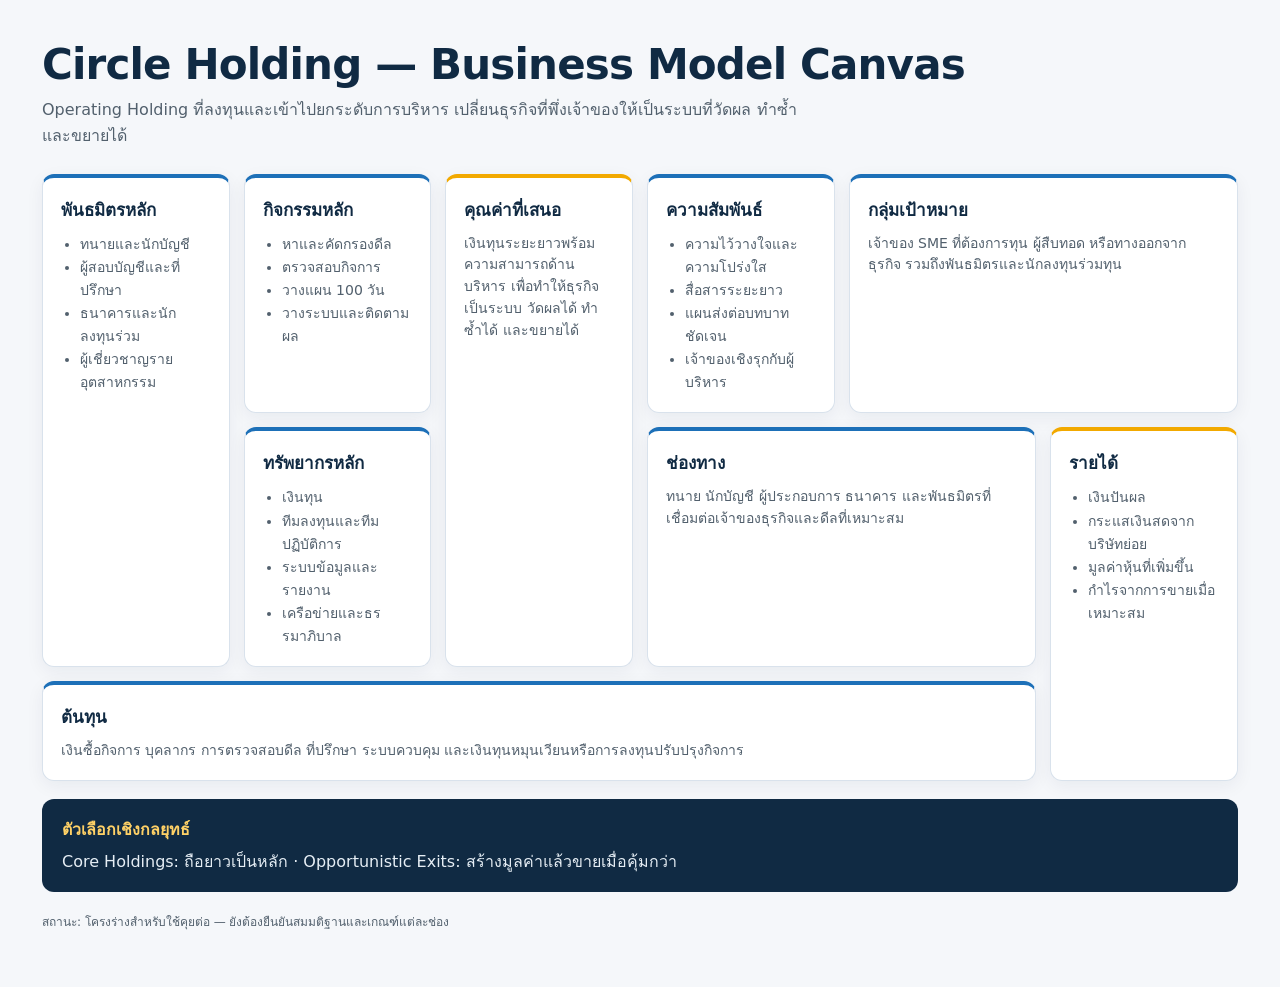
==== index.html @ b6e13740 "Publish Circle Holding business model canvas" ====
<!doctype html>
<html lang="th">
<head>
  <meta charset="utf-8">
  <meta name="viewport" content="width=device-width, initial-scale=1">
  <title>Circle Holding — Business Model Canvas</title>
  <style>
    :root { color-scheme: light; --navy:#102a43; --blue:#1d70b8; --ink:#172b4d; --muted:#52606d; --line:#d9e2ec; --bg:#f5f7fa; --card:#fff; --accent:#f2a900; }
    * { box-sizing: border-box; }
    body { margin:0; font-family: Inter, ui-sans-serif, system-ui, -apple-system, "Segoe UI", sans-serif; color:var(--ink); background:var(--bg); }
    .wrap { max-width:1240px; margin:0 auto; padding:40px 22px 56px; }
    header { margin-bottom:24px; }
    h1 { margin:0 0 8px; font-size:clamp(26px,4vw,42px); color:var(--navy); letter-spacing:-.02em; }
    .lead { margin:0; max-width:760px; color:var(--muted); line-height:1.65; }
    .canvas { display:grid; grid-template-columns:repeat(6,1fr); grid-template-areas:"partners activities value relationships segments segments" "partners resources value channels channels revenue" "cost cost cost cost cost revenue"; gap:14px; }
    .card { background:var(--card); border:1px solid var(--line); border-top:4px solid var(--blue); border-radius:12px; padding:18px; box-shadow:0 5px 18px rgba(16,42,67,.06); min-height:170px; }
    .card h2 { margin:0 0 10px; font-size:17px; color:var(--navy); }
    .card p { margin:0; color:var(--muted); line-height:1.55; font-size:14px; }
    .card ul { margin:0; padding-left:19px; color:var(--muted); line-height:1.65; font-size:14px; }
    .partners{grid-area:partners}.activities{grid-area:activities}.value{grid-area:value;border-top-color:var(--accent)}.relationships{grid-area:relationships}.segments{grid-area:segments}.resources{grid-area:resources}.channels{grid-area:channels}.revenue{grid-area:revenue;border-top-color:var(--accent)}.cost{grid-area:cost;min-height:auto}
    .strategy { margin-top:18px; padding:18px 20px; background:var(--navy); color:#fff; border-radius:12px; }
    .strategy strong { color:#ffd166; }
    .strategy p { margin:7px 0 0; line-height:1.6; color:#e6eef5; }
    footer { margin-top:20px; color:var(--muted); font-size:12px; }
    @media (max-width:900px) { .canvas { grid-template-columns:repeat(2,1fr); grid-template-areas:"segments segments" "value value" "partners activities" "resources channels" "relationships revenue" "cost cost"; } }
    @media (max-width:560px) { .wrap { padding:26px 14px 40px; } .canvas { display:flex; flex-direction:column; } .card { min-height:auto; } }
  </style>
</head>
<body>
  <main class="wrap">
    <header>
      <h1>Circle Holding — Business Model Canvas</h1>
      <p class="lead">Operating Holding ที่ลงทุนและเข้าไปยกระดับการบริหาร เปลี่ยนธุรกิจที่พึ่งเจ้าของให้เป็นระบบที่วัดผล ทำซ้ำ และขยายได้</p>
    </header>
    <section class="canvas" aria-label="Business Model Canvas">
      <article class="card partners"><h2>พันธมิตรหลัก</h2><ul><li>ทนายและนักบัญชี</li><li>ผู้สอบบัญชีและที่ปรึกษา</li><li>ธนาคารและนักลงทุนร่วม</li><li>ผู้เชี่ยวชาญรายอุตสาหกรรม</li></ul></article>
      <article class="card activities"><h2>กิจกรรมหลัก</h2><ul><li>หาและคัดกรองดีล</li><li>ตรวจสอบกิจการ</li><li>วางแผน 100 วัน</li><li>วางระบบและติดตามผล</li></ul></article>
      <article class="card value"><h2>คุณค่าที่เสนอ</h2><p>เงินทุนระยะยาวพร้อมความสามารถด้านบริหาร เพื่อทำให้ธุรกิจเป็นระบบ วัดผลได้ ทำซ้ำได้ และขยายได้</p></article>
      <article class="card relationships"><h2>ความสัมพันธ์</h2><ul><li>ความไว้วางใจและความโปร่งใส</li><li>สื่อสารระยะยาว</li><li>แผนส่งต่อบทบาทชัดเจน</li><li>เจ้าของเชิงรุกกับผู้บริหาร</li></ul></article>
      <article class="card segments"><h2>กลุ่มเป้าหมาย</h2><p>เจ้าของ SME ที่ต้องการทุน ผู้สืบทอด หรือทางออกจากธุรกิจ รวมถึงพันธมิตรและนักลงทุนร่วมทุน</p></article>
      <article class="card resources"><h2>ทรัพยากรหลัก</h2><ul><li>เงินทุน</li><li>ทีมลงทุนและทีมปฏิบัติการ</li><li>ระบบข้อมูลและรายงาน</li><li>เครือข่ายและธรรมาภิบาล</li></ul></article>
      <article class="card channels"><h2>ช่องทาง</h2><p>ทนาย นักบัญชี ผู้ประกอบการ ธนาคาร และพันธมิตรที่เชื่อมต่อเจ้าของธุรกิจและดีลที่เหมาะสม</p></article>
      <article class="card revenue"><h2>รายได้</h2><ul><li>เงินปันผล</li><li>กระแสเงินสดจากบริษัทย่อย</li><li>มูลค่าหุ้นที่เพิ่มขึ้น</li><li>กำไรจากการขายเมื่อเหมาะสม</li></ul></article>
      <article class="card cost"><h2>ต้นทุน</h2><p>เงินซื้อกิจการ บุคลากร การตรวจสอบดีล ที่ปรึกษา ระบบควบคุม และเงินทุนหมุนเวียนหรือการลงทุนปรับปรุงกิจการ</p></article>
    </section>
    <aside class="strategy"><strong>ตัวเลือกเชิงกลยุทธ์</strong><p>Core Holdings: ถือยาวเป็นหลัก · Opportunistic Exits: สร้างมูลค่าแล้วขายเมื่อคุ้มกว่า</p></aside>
    <footer>สถานะ: โครงร่างสำหรับใช้คุยต่อ — ยังต้องยืนยันสมมติฐานและเกณฑ์แต่ละช่อง</footer>
  </main>
</body>
</html>
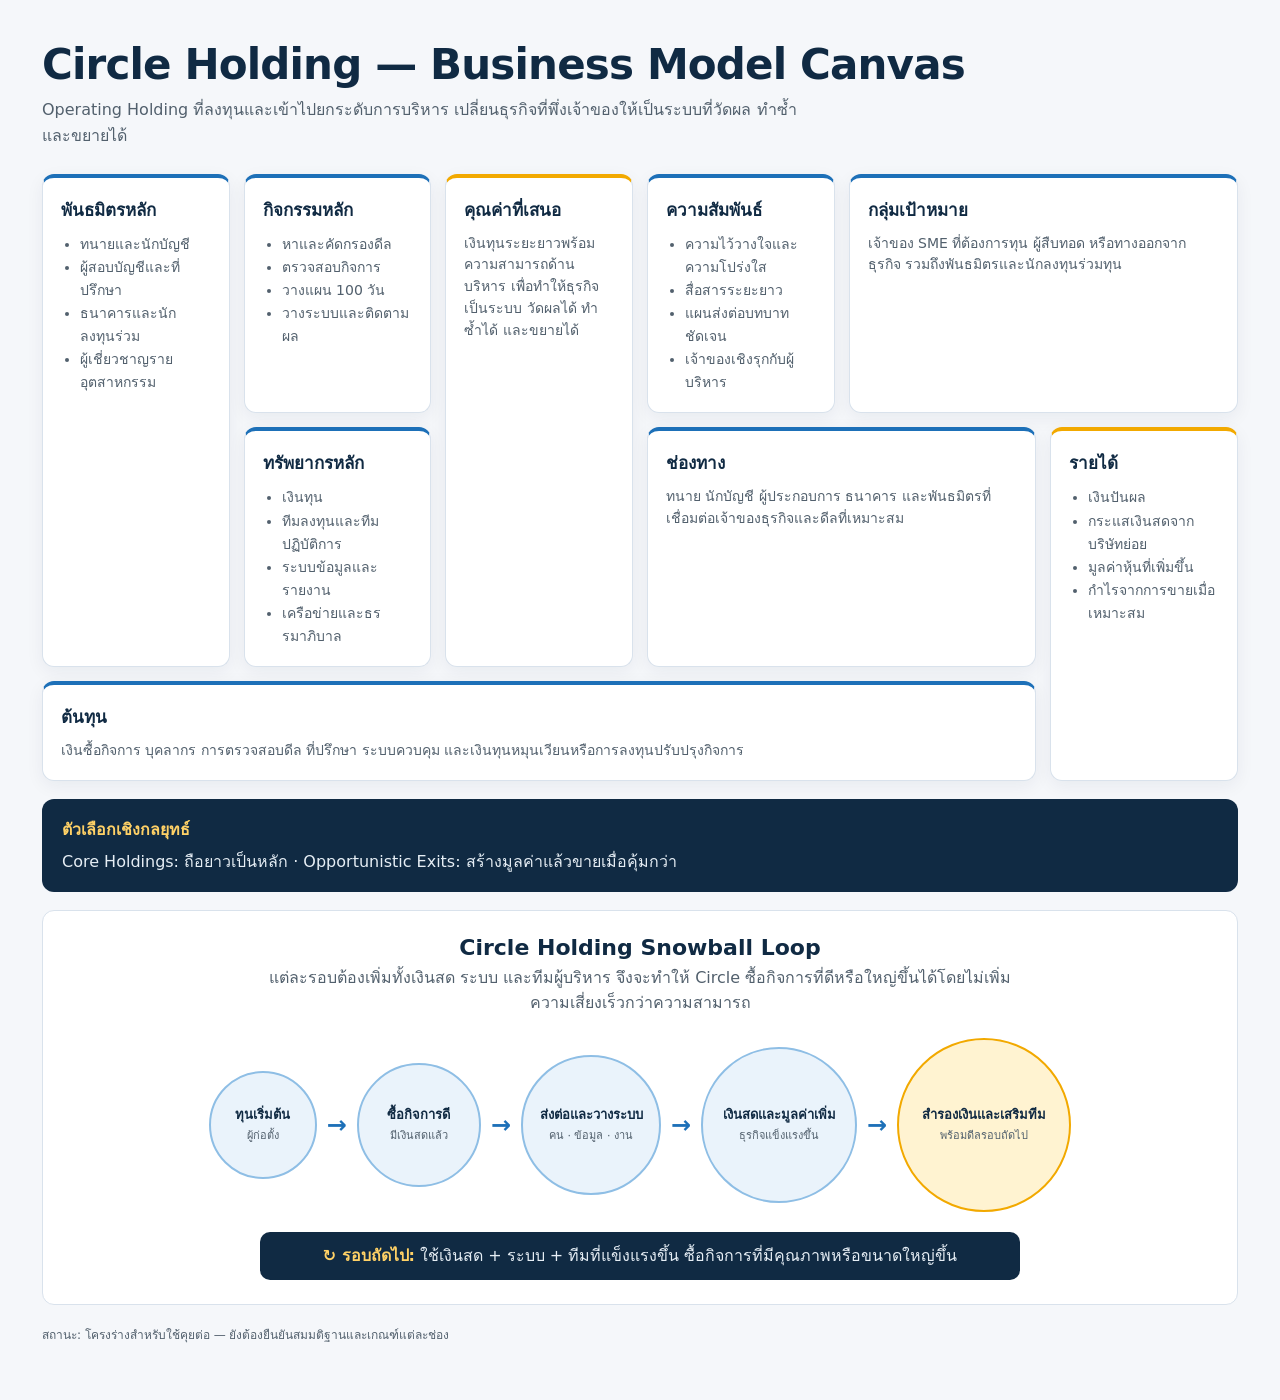
==== commit c8cc0857: "Add Circle Holding snowball loop" ====
--- a/index.html
+++ b/index.html
@@ -21,9 +21,20 @@
     .strategy { margin-top:18px; padding:18px 20px; background:var(--navy); color:#fff; border-radius:12px; }
     .strategy strong { color:#ffd166; }
     .strategy p { margin:7px 0 0; line-height:1.6; color:#e6eef5; }
+    .snowball { margin-top:18px; padding:24px 18px; background:var(--card); border:1px solid var(--line); border-radius:12px; overflow:hidden; }
+    .snowball h2 { margin:0 0 6px; color:var(--navy); font-size:22px; text-align:center; }
+    .snowball-intro { margin:0 auto 22px; max-width:760px; color:var(--muted); line-height:1.55; text-align:center; }
+    .snowball-loop { display:flex; align-items:center; justify-content:center; gap:10px; margin:0; padding:0; list-style:none; }
+    .snowball-step { flex:0 0 auto; display:grid; place-content:center; aspect-ratio:1; padding:12px; text-align:center; border-radius:50%; background:#eaf3fb; color:var(--navy); border:2px solid #8ebee5; line-height:1.3; font-size:13px; font-weight:700; }
+    .snowball-step small { display:block; margin-top:5px; color:var(--muted); font-size:11px; font-weight:500; }
+    .snowball-step:nth-child(1){width:108px}.snowball-step:nth-child(3){width:124px}.snowball-step:nth-child(5){width:140px}.snowball-step:nth-child(7){width:156px}.snowball-step:nth-child(9){width:174px;background:#fff3d1;border-color:var(--accent)}
+    .snowball-arrow { flex:0 0 auto; color:var(--blue); font-size:24px; font-weight:700; }
+    .snowball-return { margin:20px auto 0; max-width:760px; padding:12px 16px; color:#e6eef5; background:var(--navy); border-radius:10px; text-align:center; line-height:1.5; }
+    .snowball-return strong { color:#ffd166; }
     footer { margin-top:20px; color:var(--muted); font-size:12px; }
     @media (max-width:900px) { .canvas { grid-template-columns:repeat(2,1fr); grid-template-areas:"segments segments" "value value" "partners activities" "resources channels" "relationships revenue" "cost cost"; } }
-    @media (max-width:560px) { .wrap { padding:26px 14px 40px; } .canvas { display:flex; flex-direction:column; } .card { min-height:auto; } }
+    @media (max-width:900px) { .snowball-loop { flex-direction:column; } .snowball-arrow { transform:rotate(90deg); } }
+    @media (max-width:560px) { .wrap { padding:26px 14px 40px; } .canvas { display:flex; flex-direction:column; } .card { min-height:auto; } .snowball { padding:22px 12px; } }
   </style>
 </head>
 <body>
@@ -44,6 +55,18 @@
       <article class="card cost"><h2>ต้นทุน</h2><p>เงินซื้อกิจการ บุคลากร การตรวจสอบดีล ที่ปรึกษา ระบบควบคุม และเงินทุนหมุนเวียนหรือการลงทุนปรับปรุงกิจการ</p></article>
     </section>
     <aside class="strategy"><strong>ตัวเลือกเชิงกลยุทธ์</strong><p>Core Holdings: ถือยาวเป็นหลัก · Opportunistic Exits: สร้างมูลค่าแล้วขายเมื่อคุ้มกว่า</p></aside>
+    <section class="snowball" aria-labelledby="snowball-title">
+      <h2 id="snowball-title">Circle Holding Snowball Loop</h2>
+      <p class="snowball-intro">แต่ละรอบต้องเพิ่มทั้งเงินสด ระบบ และทีมผู้บริหาร จึงจะทำให้ Circle ซื้อกิจการที่ดีหรือใหญ่ขึ้นได้โดยไม่เพิ่มความเสี่ยงเร็วกว่าความสามารถ</p>
+      <ol class="snowball-loop" aria-label="วงจรการเติบโตของ Circle Holding">
+        <li class="snowball-step">ทุนเริ่มต้น<small>ผู้ก่อตั้ง</small></li><li class="snowball-arrow" aria-hidden="true">→</li>
+        <li class="snowball-step">ซื้อกิจการดี<small>มีเงินสดแล้ว</small></li><li class="snowball-arrow" aria-hidden="true">→</li>
+        <li class="snowball-step">ส่งต่อและวางระบบ<small>คน · ข้อมูล · งาน</small></li><li class="snowball-arrow" aria-hidden="true">→</li>
+        <li class="snowball-step">เงินสดและมูลค่าเพิ่ม<small>ธุรกิจแข็งแรงขึ้น</small></li><li class="snowball-arrow" aria-hidden="true">→</li>
+        <li class="snowball-step">สำรองเงินและเสริมทีม<small>พร้อมดีลรอบถัดไป</small></li>
+      </ol>
+      <p class="snowball-return"><strong>↻ รอบถัดไป:</strong> ใช้เงินสด + ระบบ + ทีมที่แข็งแรงขึ้น ซื้อกิจการที่มีคุณภาพหรือขนาดใหญ่ขึ้น</p>
+    </section>
     <footer>สถานะ: โครงร่างสำหรับใช้คุยต่อ — ยังต้องยืนยันสมมติฐานและเกณฑ์แต่ละช่อง</footer>
   </main>
 </body>
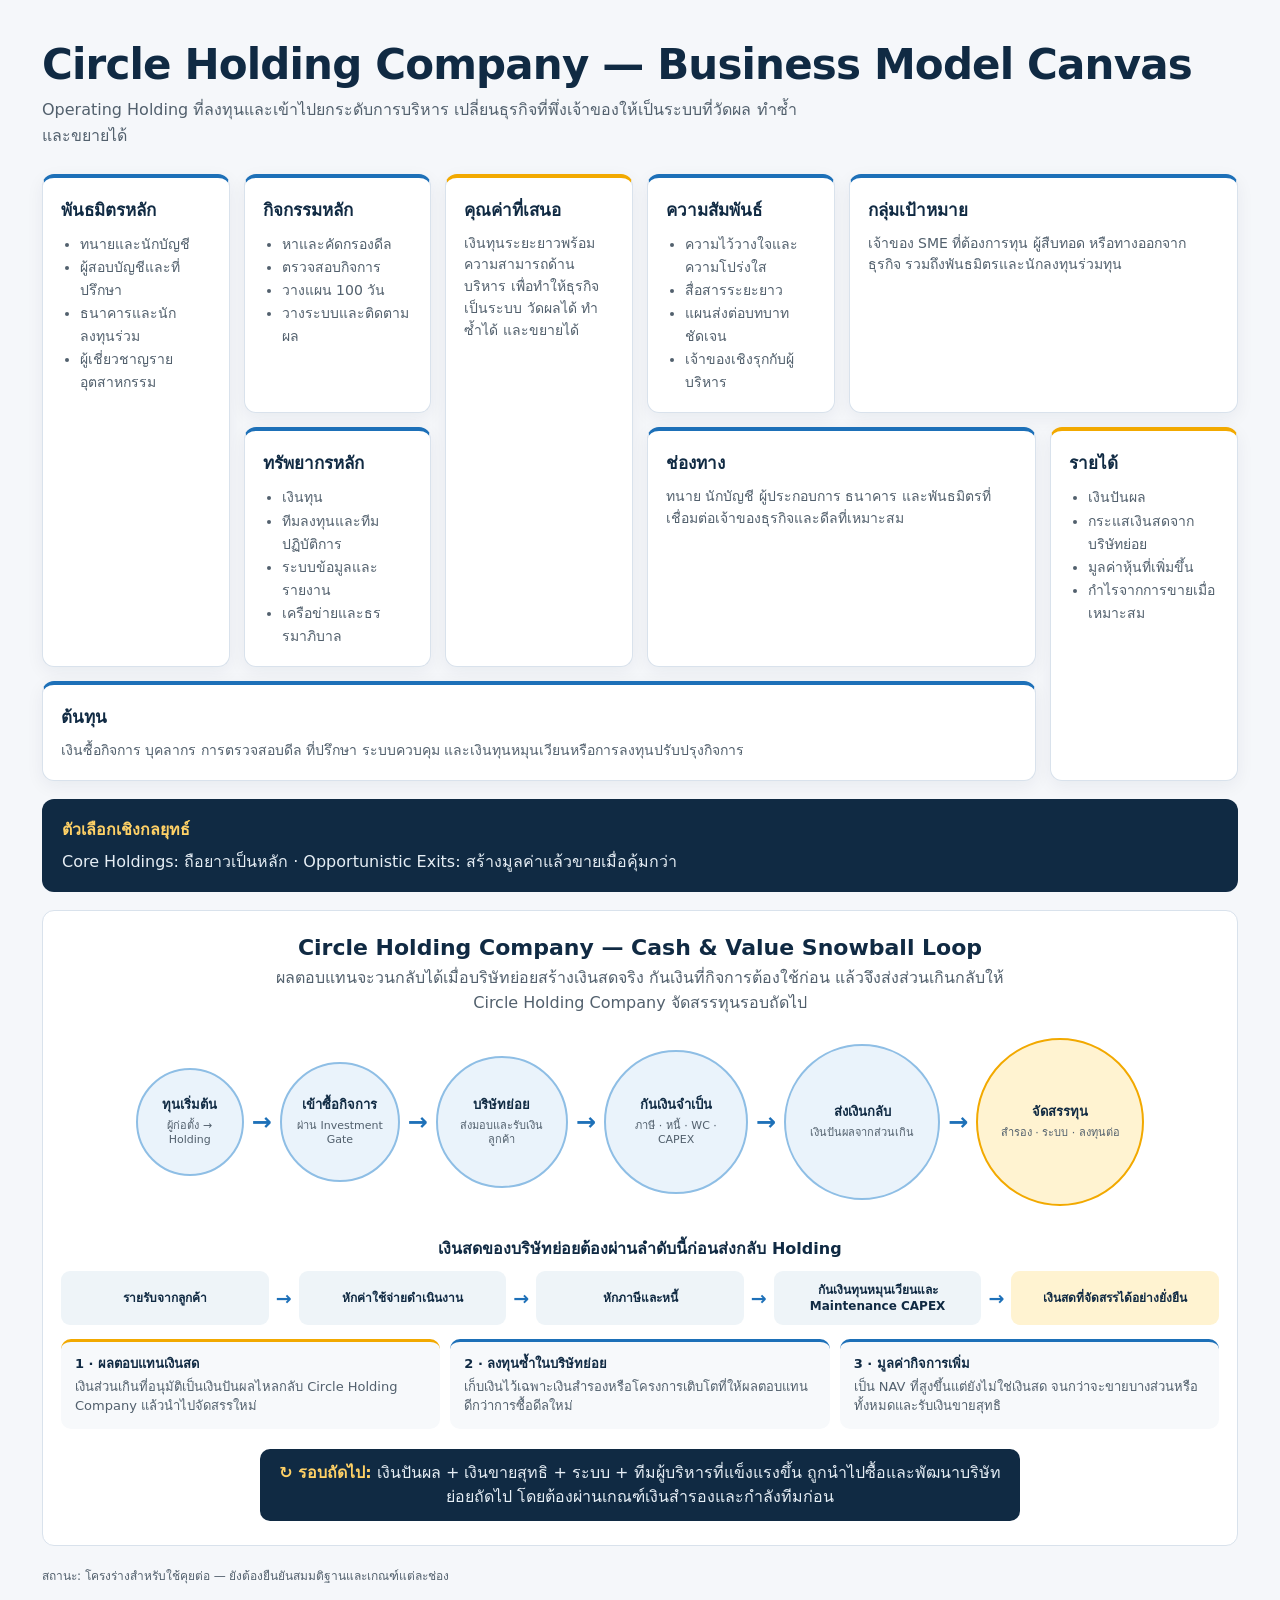
==== commit 9284e424: "Expand Circle Holding cash return loop" ====
--- a/index.html
+++ b/index.html
@@ -3,7 +3,7 @@
 <head>
   <meta charset="utf-8">
   <meta name="viewport" content="width=device-width, initial-scale=1">
-  <title>Circle Holding — Business Model Canvas</title>
+  <title>Circle Holding Company — Business Model Canvas</title>
   <style>
     :root { color-scheme: light; --navy:#102a43; --blue:#1d70b8; --ink:#172b4d; --muted:#52606d; --line:#d9e2ec; --bg:#f5f7fa; --card:#fff; --accent:#f2a900; }
     * { box-sizing: border-box; }
@@ -24,23 +24,32 @@
     .snowball { margin-top:18px; padding:24px 18px; background:var(--card); border:1px solid var(--line); border-radius:12px; overflow:hidden; }
     .snowball h2 { margin:0 0 6px; color:var(--navy); font-size:22px; text-align:center; }
     .snowball-intro { margin:0 auto 22px; max-width:760px; color:var(--muted); line-height:1.55; text-align:center; }
-    .snowball-loop { display:flex; align-items:center; justify-content:center; gap:10px; margin:0; padding:0; list-style:none; }
+    .snowball-loop { display:flex; align-items:center; justify-content:center; gap:8px; margin:0; padding:0 0 8px; list-style:none; overflow-x:auto; }
     .snowball-step { flex:0 0 auto; display:grid; place-content:center; aspect-ratio:1; padding:12px; text-align:center; border-radius:50%; background:#eaf3fb; color:var(--navy); border:2px solid #8ebee5; line-height:1.3; font-size:13px; font-weight:700; }
     .snowball-step small { display:block; margin-top:5px; color:var(--muted); font-size:11px; font-weight:500; }
-    .snowball-step:nth-child(1){width:108px}.snowball-step:nth-child(3){width:124px}.snowball-step:nth-child(5){width:140px}.snowball-step:nth-child(7){width:156px}.snowball-step:nth-child(9){width:174px;background:#fff3d1;border-color:var(--accent)}
+    .snowball-step:nth-child(1){width:108px}.snowball-step:nth-child(3){width:120px}.snowball-step:nth-child(5){width:132px}.snowball-step:nth-child(7){width:144px}.snowball-step:nth-child(9){width:156px}.snowball-step:nth-child(11){width:168px;background:#fff3d1;border-color:var(--accent)}
     .snowball-arrow { flex:0 0 auto; color:var(--blue); font-size:24px; font-weight:700; }
+    .cash-title { margin:22px 0 10px; color:var(--navy); font-size:16px; text-align:center; }
+    .cash-waterfall { display:flex; align-items:stretch; justify-content:center; gap:7px; margin:0; padding:0; list-style:none; }
+    .cash-item { display:flex; align-items:center; justify-content:center; flex:1 1 0; min-width:120px; padding:11px 10px; border-radius:9px; background:#eef4f8; color:var(--navy); text-align:center; line-height:1.35; font-size:12px; font-weight:700; }
+    .cash-item:last-child { background:#fff3d1; }
+    .cash-arrow { display:grid; place-content:center; color:var(--blue); font-size:19px; font-weight:700; }
+    .return-paths { display:grid; grid-template-columns:repeat(3,minmax(0,1fr)); gap:10px; margin-top:14px; }
+    .return-path { padding:13px 14px; border-radius:10px; background:#f7f9fb; border-top:3px solid var(--blue); color:var(--muted); line-height:1.45; font-size:13px; }
+    .return-path strong { display:block; margin-bottom:4px; color:var(--navy); }
+    .return-path.cash { border-top-color:var(--accent); }
     .snowball-return { margin:20px auto 0; max-width:760px; padding:12px 16px; color:#e6eef5; background:var(--navy); border-radius:10px; text-align:center; line-height:1.5; }
     .snowball-return strong { color:#ffd166; }
     footer { margin-top:20px; color:var(--muted); font-size:12px; }
     @media (max-width:900px) { .canvas { grid-template-columns:repeat(2,1fr); grid-template-areas:"segments segments" "value value" "partners activities" "resources channels" "relationships revenue" "cost cost"; } }
-    @media (max-width:900px) { .snowball-loop { flex-direction:column; } .snowball-arrow { transform:rotate(90deg); } }
+    @media (max-width:900px) { .snowball-loop { flex-direction:column; overflow:visible; } .snowball-arrow { transform:rotate(90deg); } .cash-waterfall { flex-direction:column; } .cash-arrow { transform:rotate(90deg); } .return-paths { grid-template-columns:1fr; } }
     @media (max-width:560px) { .wrap { padding:26px 14px 40px; } .canvas { display:flex; flex-direction:column; } .card { min-height:auto; } .snowball { padding:22px 12px; } }
   </style>
 </head>
 <body>
   <main class="wrap">
     <header>
-      <h1>Circle Holding — Business Model Canvas</h1>
+      <h1>Circle Holding Company — Business Model Canvas</h1>
       <p class="lead">Operating Holding ที่ลงทุนและเข้าไปยกระดับการบริหาร เปลี่ยนธุรกิจที่พึ่งเจ้าของให้เป็นระบบที่วัดผล ทำซ้ำ และขยายได้</p>
     </header>
     <section class="canvas" aria-label="Business Model Canvas">
@@ -56,16 +65,30 @@
     </section>
     <aside class="strategy"><strong>ตัวเลือกเชิงกลยุทธ์</strong><p>Core Holdings: ถือยาวเป็นหลัก · Opportunistic Exits: สร้างมูลค่าแล้วขายเมื่อคุ้มกว่า</p></aside>
     <section class="snowball" aria-labelledby="snowball-title">
-      <h2 id="snowball-title">Circle Holding Snowball Loop</h2>
-      <p class="snowball-intro">แต่ละรอบต้องเพิ่มทั้งเงินสด ระบบ และทีมผู้บริหาร จึงจะทำให้ Circle ซื้อกิจการที่ดีหรือใหญ่ขึ้นได้โดยไม่เพิ่มความเสี่ยงเร็วกว่าความสามารถ</p>
-      <ol class="snowball-loop" aria-label="วงจรการเติบโตของ Circle Holding">
-        <li class="snowball-step">ทุนเริ่มต้น<small>ผู้ก่อตั้ง</small></li><li class="snowball-arrow" aria-hidden="true">→</li>
-        <li class="snowball-step">ซื้อกิจการดี<small>มีเงินสดแล้ว</small></li><li class="snowball-arrow" aria-hidden="true">→</li>
-        <li class="snowball-step">ส่งต่อและวางระบบ<small>คน · ข้อมูล · งาน</small></li><li class="snowball-arrow" aria-hidden="true">→</li>
-        <li class="snowball-step">เงินสดและมูลค่าเพิ่ม<small>ธุรกิจแข็งแรงขึ้น</small></li><li class="snowball-arrow" aria-hidden="true">→</li>
-        <li class="snowball-step">สำรองเงินและเสริมทีม<small>พร้อมดีลรอบถัดไป</small></li>
+      <h2 id="snowball-title">Circle Holding Company — Cash &amp; Value Snowball Loop</h2>
+      <p class="snowball-intro">ผลตอบแทนจะวนกลับได้เมื่อบริษัทย่อยสร้างเงินสดจริง กันเงินที่กิจการต้องใช้ก่อน แล้วจึงส่งส่วนเกินกลับให้ Circle Holding Company จัดสรรทุนรอบถัดไป</p>
+      <ol class="snowball-loop" aria-label="วงจรการเติบโตของ Circle Holding Company">
+        <li class="snowball-step">ทุนเริ่มต้น<small>ผู้ก่อตั้ง → Holding</small></li><li class="snowball-arrow" aria-hidden="true">→</li>
+        <li class="snowball-step">เข้าซื้อกิจการ<small>ผ่าน Investment Gate</small></li><li class="snowball-arrow" aria-hidden="true">→</li>
+        <li class="snowball-step">บริษัทย่อย<small>ส่งมอบและรับเงินลูกค้า</small></li><li class="snowball-arrow" aria-hidden="true">→</li>
+        <li class="snowball-step">กันเงินจำเป็น<small>ภาษี · หนี้ · WC · CAPEX</small></li><li class="snowball-arrow" aria-hidden="true">→</li>
+        <li class="snowball-step">ส่งเงินกลับ<small>เงินปันผลจากส่วนเกิน</small></li><li class="snowball-arrow" aria-hidden="true">→</li>
+        <li class="snowball-step">จัดสรรทุน<small>สำรอง · ระบบ · ลงทุนต่อ</small></li>
       </ol>
-      <p class="snowball-return"><strong>↻ รอบถัดไป:</strong> ใช้เงินสด + ระบบ + ทีมที่แข็งแรงขึ้น ซื้อกิจการที่มีคุณภาพหรือขนาดใหญ่ขึ้น</p>
+      <h3 class="cash-title">เงินสดของบริษัทย่อยต้องผ่านลำดับนี้ก่อนส่งกลับ Holding</h3>
+      <ol class="cash-waterfall" aria-label="ลำดับการคำนวณเงินสดที่จัดสรรได้">
+        <li class="cash-item">รายรับจากลูกค้า</li><li class="cash-arrow" aria-hidden="true">→</li>
+        <li class="cash-item">หักค่าใช้จ่ายดำเนินงาน</li><li class="cash-arrow" aria-hidden="true">→</li>
+        <li class="cash-item">หักภาษีและหนี้</li><li class="cash-arrow" aria-hidden="true">→</li>
+        <li class="cash-item">กันเงินทุนหมุนเวียนและ Maintenance CAPEX</li><li class="cash-arrow" aria-hidden="true">→</li>
+        <li class="cash-item">เงินสดที่จัดสรรได้อย่างยั่งยืน</li>
+      </ol>
+      <div class="return-paths">
+        <div class="return-path cash"><strong>1 · ผลตอบแทนเงินสด</strong>เงินส่วนเกินที่อนุมัติเป็นเงินปันผลไหลกลับ Circle Holding Company แล้วนำไปจัดสรรใหม่</div>
+        <div class="return-path"><strong>2 · ลงทุนซ้ำในบริษัทย่อย</strong>เก็บเงินไว้เฉพาะเงินสำรองหรือโครงการเติบโตที่ให้ผลตอบแทนดีกว่าการซื้อดีลใหม่</div>
+        <div class="return-path"><strong>3 · มูลค่ากิจการเพิ่ม</strong>เป็น NAV ที่สูงขึ้นแต่ยังไม่ใช่เงินสด จนกว่าจะขายบางส่วนหรือทั้งหมดและรับเงินขายสุทธิ</div>
+      </div>
+      <p class="snowball-return"><strong>↻ รอบถัดไป:</strong> เงินปันผล + เงินขายสุทธิ + ระบบ + ทีมผู้บริหารที่แข็งแรงขึ้น ถูกนำไปซื้อและพัฒนาบริษัทย่อยถัดไป โดยต้องผ่านเกณฑ์เงินสำรองและกำลังทีมก่อน</p>
     </section>
     <footer>สถานะ: โครงร่างสำหรับใช้คุยต่อ — ยังต้องยืนยันสมมติฐานและเกณฑ์แต่ละช่อง</footer>
   </main>
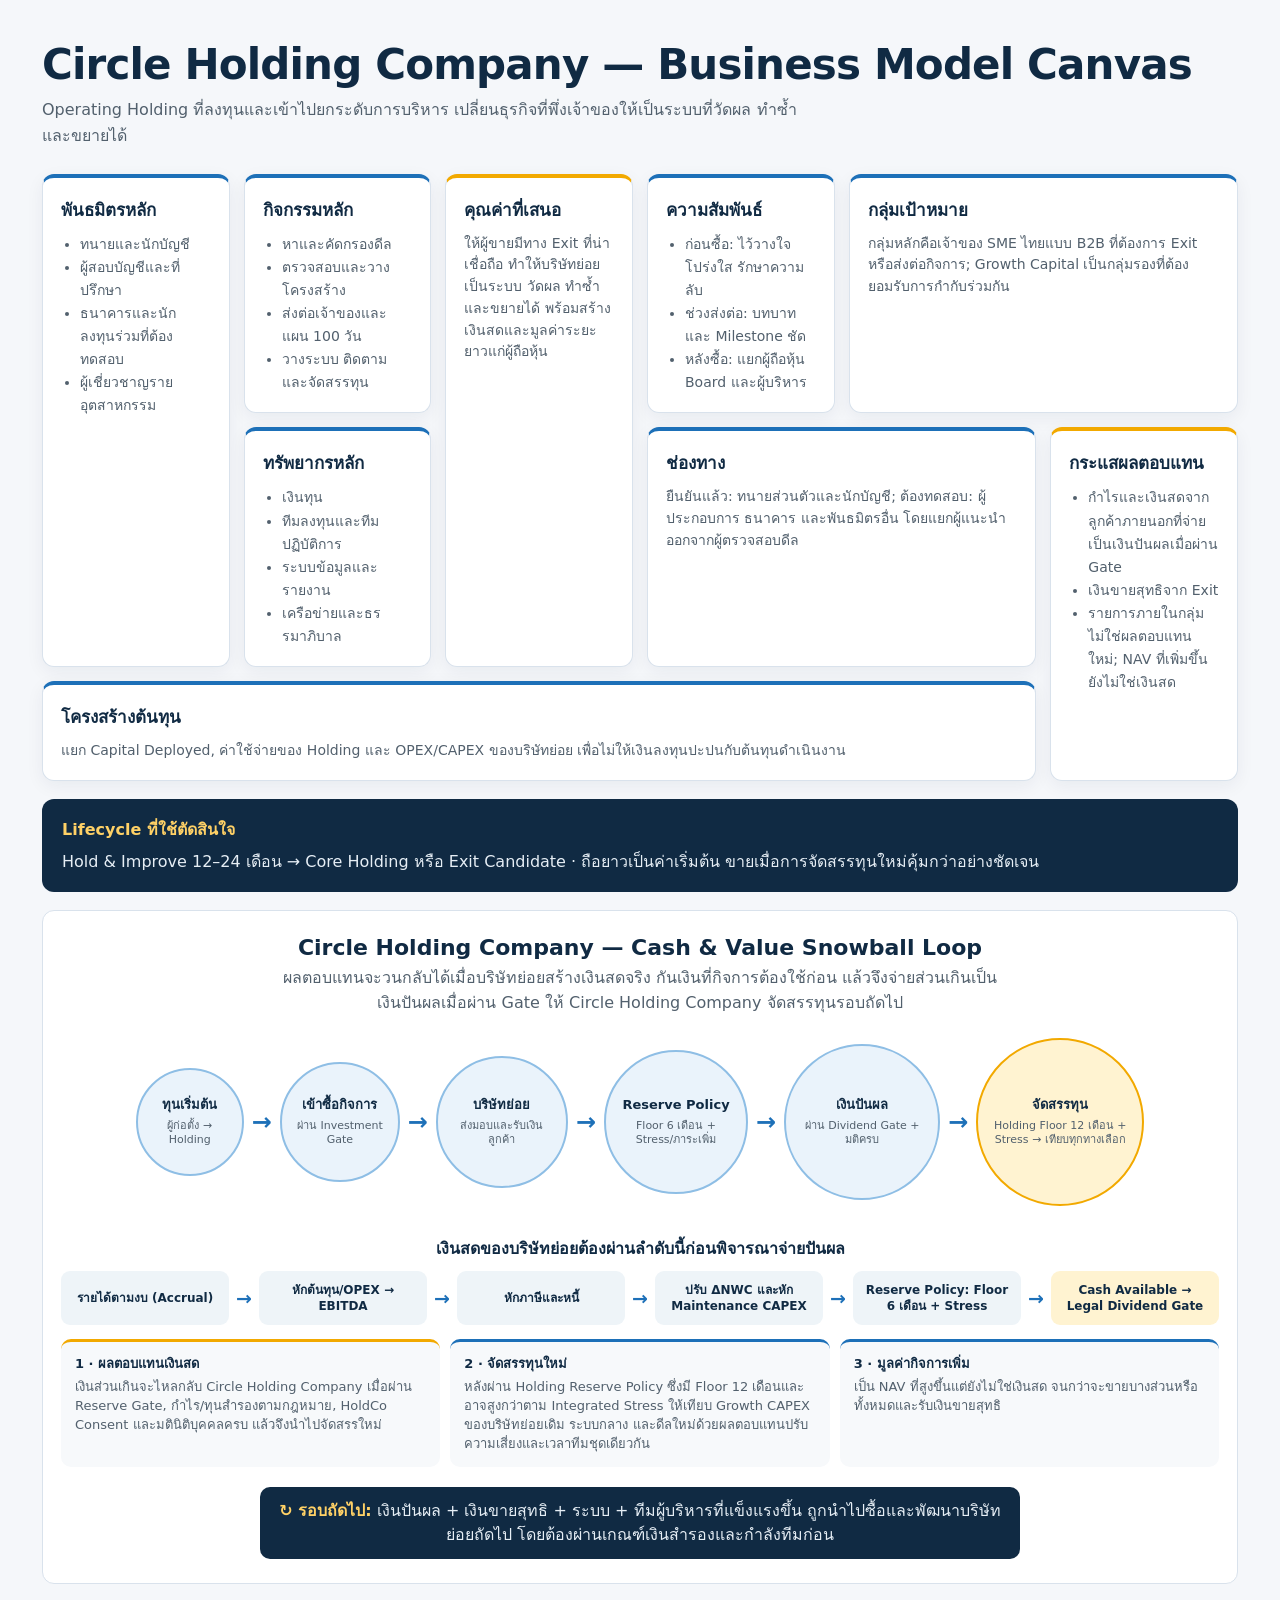
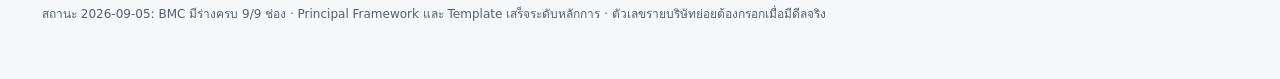
==== commit 00693636: "Update Circle Holding partner blueprint" ====
--- a/index.html
+++ b/index.html
@@ -53,44 +53,45 @@
       <p class="lead">Operating Holding ที่ลงทุนและเข้าไปยกระดับการบริหาร เปลี่ยนธุรกิจที่พึ่งเจ้าของให้เป็นระบบที่วัดผล ทำซ้ำ และขยายได้</p>
     </header>
     <section class="canvas" aria-label="Business Model Canvas">
-      <article class="card partners"><h2>พันธมิตรหลัก</h2><ul><li>ทนายและนักบัญชี</li><li>ผู้สอบบัญชีและที่ปรึกษา</li><li>ธนาคารและนักลงทุนร่วม</li><li>ผู้เชี่ยวชาญรายอุตสาหกรรม</li></ul></article>
-      <article class="card activities"><h2>กิจกรรมหลัก</h2><ul><li>หาและคัดกรองดีล</li><li>ตรวจสอบกิจการ</li><li>วางแผน 100 วัน</li><li>วางระบบและติดตามผล</li></ul></article>
-      <article class="card value"><h2>คุณค่าที่เสนอ</h2><p>เงินทุนระยะยาวพร้อมความสามารถด้านบริหาร เพื่อทำให้ธุรกิจเป็นระบบ วัดผลได้ ทำซ้ำได้ และขยายได้</p></article>
-      <article class="card relationships"><h2>ความสัมพันธ์</h2><ul><li>ความไว้วางใจและความโปร่งใส</li><li>สื่อสารระยะยาว</li><li>แผนส่งต่อบทบาทชัดเจน</li><li>เจ้าของเชิงรุกกับผู้บริหาร</li></ul></article>
-      <article class="card segments"><h2>กลุ่มเป้าหมาย</h2><p>เจ้าของ SME ที่ต้องการทุน ผู้สืบทอด หรือทางออกจากธุรกิจ รวมถึงพันธมิตรและนักลงทุนร่วมทุน</p></article>
+      <article class="card partners"><h2>พันธมิตรหลัก</h2><ul><li>ทนายและนักบัญชี</li><li>ผู้สอบบัญชีและที่ปรึกษา</li><li>ธนาคารและนักลงทุนร่วมที่ต้องทดสอบ</li><li>ผู้เชี่ยวชาญรายอุตสาหกรรม</li></ul></article>
+      <article class="card activities"><h2>กิจกรรมหลัก</h2><ul><li>หาและคัดกรองดีล</li><li>ตรวจสอบและวางโครงสร้าง</li><li>ส่งต่อเจ้าของและแผน 100 วัน</li><li>วางระบบ ติดตาม และจัดสรรทุน</li></ul></article>
+      <article class="card value"><h2>คุณค่าที่เสนอ</h2><p>ให้ผู้ขายมีทาง Exit ที่น่าเชื่อถือ ทำให้บริษัทย่อยเป็นระบบ วัดผล ทำซ้ำและขยายได้ พร้อมสร้างเงินสดและมูลค่าระยะยาวแก่ผู้ถือหุ้น</p></article>
+      <article class="card relationships"><h2>ความสัมพันธ์</h2><ul><li>ก่อนซื้อ: ไว้วางใจ โปร่งใส รักษาความลับ</li><li>ช่วงส่งต่อ: บทบาทและ Milestone ชัด</li><li>หลังซื้อ: แยกผู้ถือหุ้น Board และผู้บริหาร</li></ul></article>
+      <article class="card segments"><h2>กลุ่มเป้าหมาย</h2><p>กลุ่มหลักคือเจ้าของ SME ไทยแบบ B2B ที่ต้องการ Exit หรือส่งต่อกิจการ; Growth Capital เป็นกลุ่มรองที่ต้องยอมรับการกำกับร่วมกัน</p></article>
       <article class="card resources"><h2>ทรัพยากรหลัก</h2><ul><li>เงินทุน</li><li>ทีมลงทุนและทีมปฏิบัติการ</li><li>ระบบข้อมูลและรายงาน</li><li>เครือข่ายและธรรมาภิบาล</li></ul></article>
-      <article class="card channels"><h2>ช่องทาง</h2><p>ทนาย นักบัญชี ผู้ประกอบการ ธนาคาร และพันธมิตรที่เชื่อมต่อเจ้าของธุรกิจและดีลที่เหมาะสม</p></article>
-      <article class="card revenue"><h2>รายได้</h2><ul><li>เงินปันผล</li><li>กระแสเงินสดจากบริษัทย่อย</li><li>มูลค่าหุ้นที่เพิ่มขึ้น</li><li>กำไรจากการขายเมื่อเหมาะสม</li></ul></article>
-      <article class="card cost"><h2>ต้นทุน</h2><p>เงินซื้อกิจการ บุคลากร การตรวจสอบดีล ที่ปรึกษา ระบบควบคุม และเงินทุนหมุนเวียนหรือการลงทุนปรับปรุงกิจการ</p></article>
+      <article class="card channels"><h2>ช่องทาง</h2><p>ยืนยันแล้ว: ทนายส่วนตัวและนักบัญชี; ต้องทดสอบ: ผู้ประกอบการ ธนาคาร และพันธมิตรอื่น โดยแยกผู้แนะนำออกจากผู้ตรวจสอบดีล</p></article>
+      <article class="card revenue"><h2>กระแสผลตอบแทน</h2><ul><li>กำไรและเงินสดจากลูกค้าภายนอกที่จ่ายเป็นเงินปันผลเมื่อผ่าน Gate</li><li>เงินขายสุทธิจาก Exit</li><li>รายการภายในกลุ่มไม่ใช่ผลตอบแทนใหม่; NAV ที่เพิ่มขึ้นยังไม่ใช่เงินสด</li></ul></article>
+      <article class="card cost"><h2>โครงสร้างต้นทุน</h2><p>แยก Capital Deployed, ค่าใช้จ่ายของ Holding และ OPEX/CAPEX ของบริษัทย่อย เพื่อไม่ให้เงินลงทุนปะปนกับต้นทุนดำเนินงาน</p></article>
     </section>
-    <aside class="strategy"><strong>ตัวเลือกเชิงกลยุทธ์</strong><p>Core Holdings: ถือยาวเป็นหลัก · Opportunistic Exits: สร้างมูลค่าแล้วขายเมื่อคุ้มกว่า</p></aside>
+    <aside class="strategy"><strong>Lifecycle ที่ใช้ตัดสินใจ</strong><p>Hold &amp; Improve 12–24 เดือน → Core Holding หรือ Exit Candidate · ถือยาวเป็นค่าเริ่มต้น ขายเมื่อการจัดสรรทุนใหม่คุ้มกว่าอย่างชัดเจน</p></aside>
     <section class="snowball" aria-labelledby="snowball-title">
       <h2 id="snowball-title">Circle Holding Company — Cash &amp; Value Snowball Loop</h2>
-      <p class="snowball-intro">ผลตอบแทนจะวนกลับได้เมื่อบริษัทย่อยสร้างเงินสดจริง กันเงินที่กิจการต้องใช้ก่อน แล้วจึงส่งส่วนเกินกลับให้ Circle Holding Company จัดสรรทุนรอบถัดไป</p>
+      <p class="snowball-intro">ผลตอบแทนจะวนกลับได้เมื่อบริษัทย่อยสร้างเงินสดจริง กันเงินที่กิจการต้องใช้ก่อน แล้วจึงจ่ายส่วนเกินเป็นเงินปันผลเมื่อผ่าน Gate ให้ Circle Holding Company จัดสรรทุนรอบถัดไป</p>
       <ol class="snowball-loop" aria-label="วงจรการเติบโตของ Circle Holding Company">
         <li class="snowball-step">ทุนเริ่มต้น<small>ผู้ก่อตั้ง → Holding</small></li><li class="snowball-arrow" aria-hidden="true">→</li>
         <li class="snowball-step">เข้าซื้อกิจการ<small>ผ่าน Investment Gate</small></li><li class="snowball-arrow" aria-hidden="true">→</li>
         <li class="snowball-step">บริษัทย่อย<small>ส่งมอบและรับเงินลูกค้า</small></li><li class="snowball-arrow" aria-hidden="true">→</li>
-        <li class="snowball-step">กันเงินจำเป็น<small>ภาษี · หนี้ · WC · CAPEX</small></li><li class="snowball-arrow" aria-hidden="true">→</li>
-        <li class="snowball-step">ส่งเงินกลับ<small>เงินปันผลจากส่วนเกิน</small></li><li class="snowball-arrow" aria-hidden="true">→</li>
-        <li class="snowball-step">จัดสรรทุน<small>สำรอง · ระบบ · ลงทุนต่อ</small></li>
+        <li class="snowball-step">Reserve Policy<small>Floor 6 เดือน + Stress/ภาระเพิ่ม</small></li><li class="snowball-arrow" aria-hidden="true">→</li>
+        <li class="snowball-step">เงินปันผล<small>ผ่าน Dividend Gate + มติครบ</small></li><li class="snowball-arrow" aria-hidden="true">→</li>
+        <li class="snowball-step">จัดสรรทุน<small>Holding Floor 12 เดือน + Stress → เทียบทุกทางเลือก</small></li>
       </ol>
-      <h3 class="cash-title">เงินสดของบริษัทย่อยต้องผ่านลำดับนี้ก่อนส่งกลับ Holding</h3>
+      <h3 class="cash-title">เงินสดของบริษัทย่อยต้องผ่านลำดับนี้ก่อนพิจารณาจ่ายปันผล</h3>
       <ol class="cash-waterfall" aria-label="ลำดับการคำนวณเงินสดที่จัดสรรได้">
-        <li class="cash-item">รายรับจากลูกค้า</li><li class="cash-arrow" aria-hidden="true">→</li>
-        <li class="cash-item">หักค่าใช้จ่ายดำเนินงาน</li><li class="cash-arrow" aria-hidden="true">→</li>
+        <li class="cash-item">รายได้ตามงบ (Accrual)</li><li class="cash-arrow" aria-hidden="true">→</li>
+        <li class="cash-item">หักต้นทุน/OPEX → EBITDA</li><li class="cash-arrow" aria-hidden="true">→</li>
         <li class="cash-item">หักภาษีและหนี้</li><li class="cash-arrow" aria-hidden="true">→</li>
-        <li class="cash-item">กันเงินทุนหมุนเวียนและ Maintenance CAPEX</li><li class="cash-arrow" aria-hidden="true">→</li>
-        <li class="cash-item">เงินสดที่จัดสรรได้อย่างยั่งยืน</li>
+        <li class="cash-item">ปรับ ΔNWC และหัก Maintenance CAPEX</li><li class="cash-arrow" aria-hidden="true">→</li>
+        <li class="cash-item">Reserve Policy: Floor 6 เดือน + Stress</li><li class="cash-arrow" aria-hidden="true">→</li>
+        <li class="cash-item">Cash Available → Legal Dividend Gate</li>
       </ol>
       <div class="return-paths">
-        <div class="return-path cash"><strong>1 · ผลตอบแทนเงินสด</strong>เงินส่วนเกินที่อนุมัติเป็นเงินปันผลไหลกลับ Circle Holding Company แล้วนำไปจัดสรรใหม่</div>
-        <div class="return-path"><strong>2 · ลงทุนซ้ำในบริษัทย่อย</strong>เก็บเงินไว้เฉพาะเงินสำรองหรือโครงการเติบโตที่ให้ผลตอบแทนดีกว่าการซื้อดีลใหม่</div>
+        <div class="return-path cash"><strong>1 · ผลตอบแทนเงินสด</strong>เงินส่วนเกินจะไหลกลับ Circle Holding Company เมื่อผ่าน Reserve Gate, กำไร/ทุนสำรองตามกฎหมาย, HoldCo Consent และมตินิติบุคคลครบ แล้วจึงนำไปจัดสรรใหม่</div>
+        <div class="return-path"><strong>2 · จัดสรรทุนใหม่</strong>หลังผ่าน Holding Reserve Policy ซึ่งมี Floor 12 เดือนและอาจสูงกว่าตาม Integrated Stress ให้เทียบ Growth CAPEX ของบริษัทย่อยเดิม ระบบกลาง และดีลใหม่ด้วยผลตอบแทนปรับความเสี่ยงและเวลาทีมชุดเดียวกัน</div>
         <div class="return-path"><strong>3 · มูลค่ากิจการเพิ่ม</strong>เป็น NAV ที่สูงขึ้นแต่ยังไม่ใช่เงินสด จนกว่าจะขายบางส่วนหรือทั้งหมดและรับเงินขายสุทธิ</div>
       </div>
       <p class="snowball-return"><strong>↻ รอบถัดไป:</strong> เงินปันผล + เงินขายสุทธิ + ระบบ + ทีมผู้บริหารที่แข็งแรงขึ้น ถูกนำไปซื้อและพัฒนาบริษัทย่อยถัดไป โดยต้องผ่านเกณฑ์เงินสำรองและกำลังทีมก่อน</p>
     </section>
-    <footer>สถานะ: โครงร่างสำหรับใช้คุยต่อ — ยังต้องยืนยันสมมติฐานและเกณฑ์แต่ละช่อง</footer>
+    <footer>สถานะ 2026-09-05: BMC มีร่างครบ 9/9 ช่อง · Principal Framework และ Template เสร็จระดับหลักการ · ตัวเลขรายบริษัทย่อยต้องกรอกเมื่อมีดีลจริง</footer>
   </main>
 </body>
 </html>
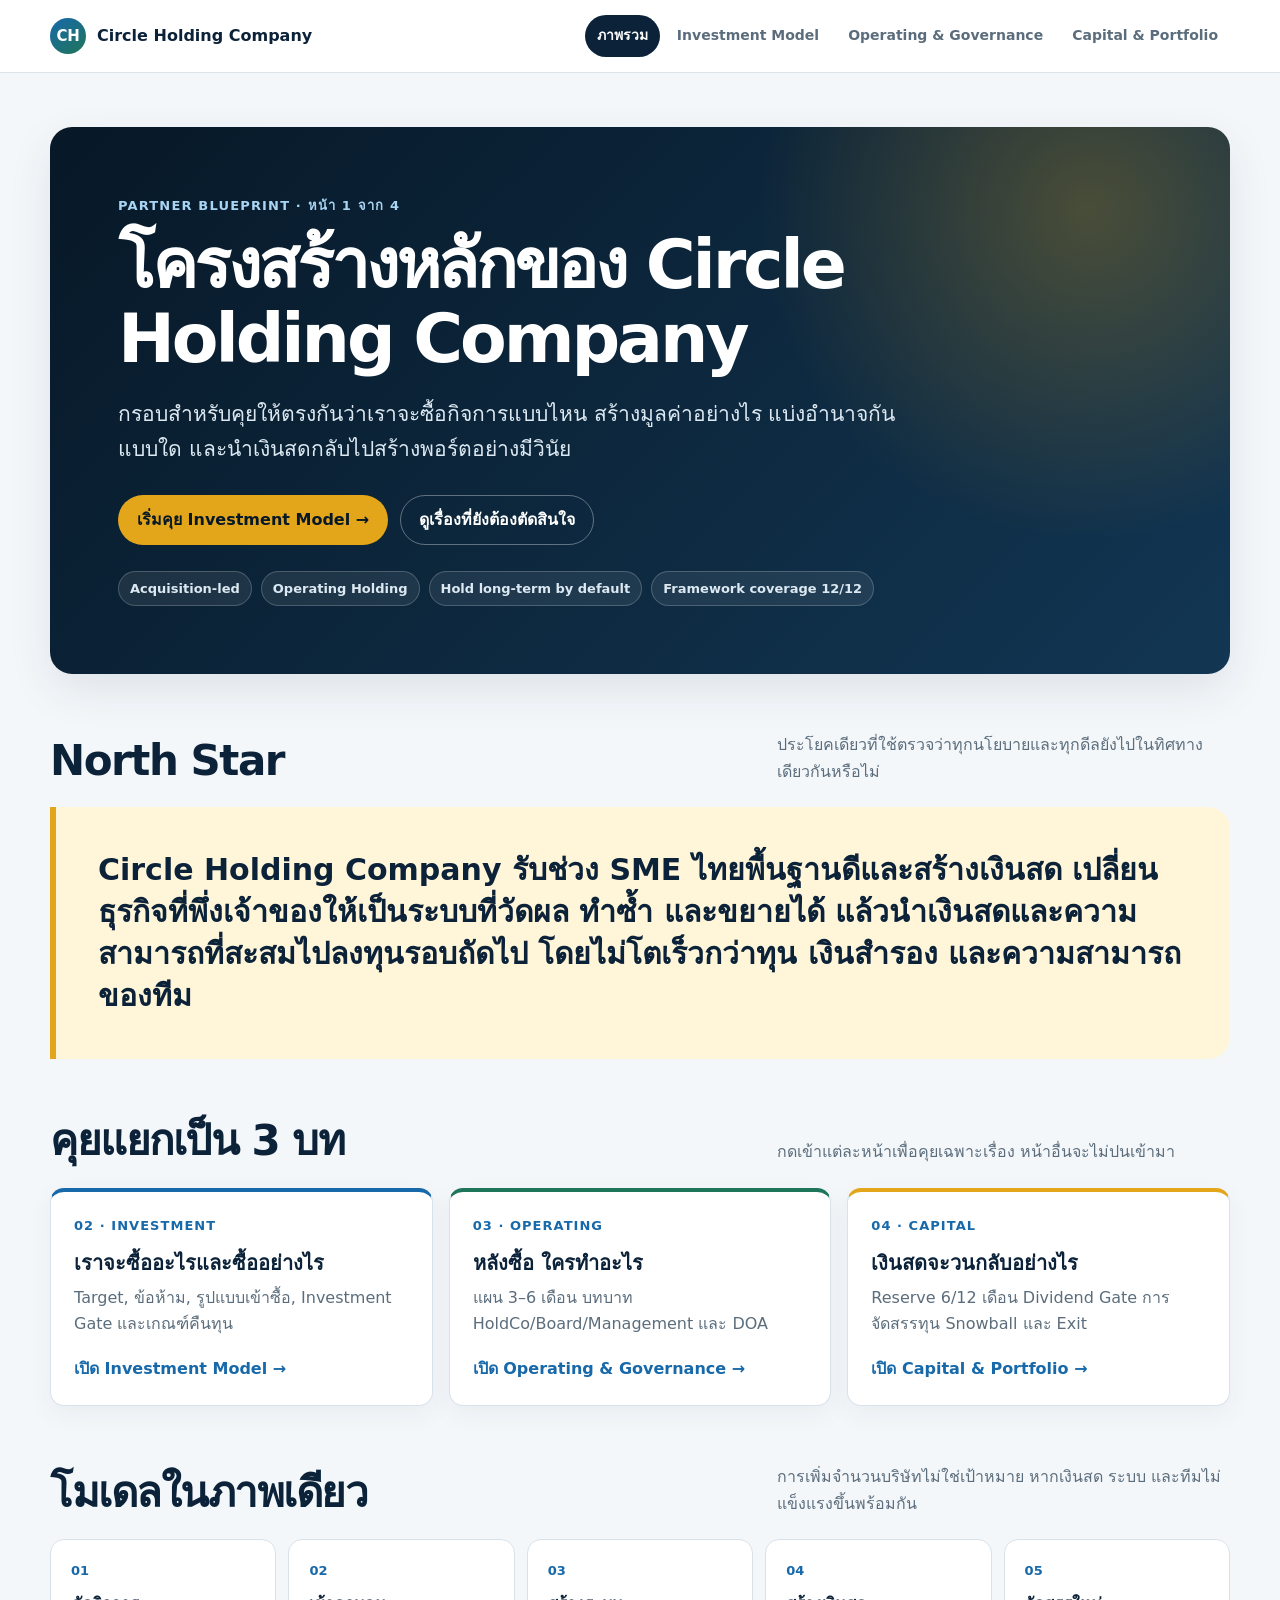
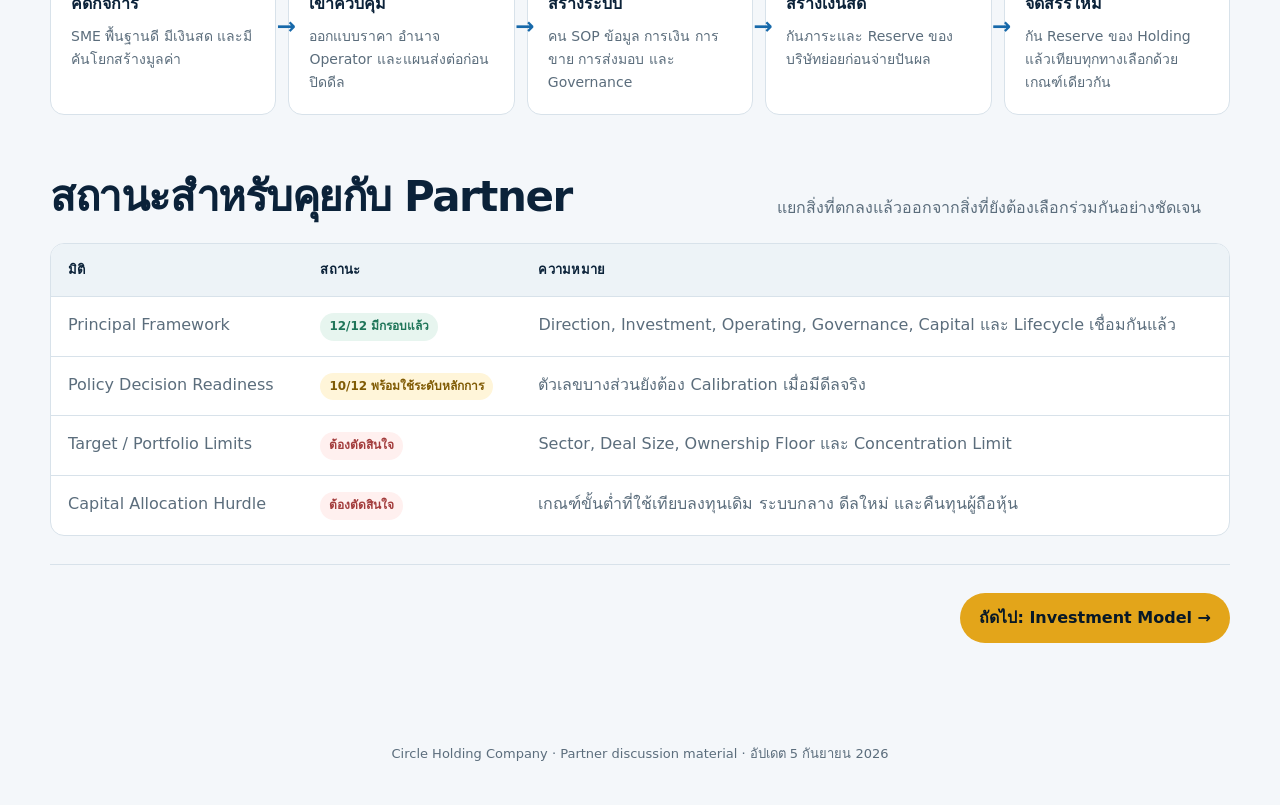
==== commit 7257b2d4: "Split partner blueprint into focused pages" ====
--- a/index.html
+++ b/index.html
@@ -3,95 +3,116 @@
 <head>
   <meta charset="utf-8">
   <meta name="viewport" content="width=device-width, initial-scale=1">
-  <title>Circle Holding Company — Business Model Canvas</title>
-  <style>
-    :root { color-scheme: light; --navy:#102a43; --blue:#1d70b8; --ink:#172b4d; --muted:#52606d; --line:#d9e2ec; --bg:#f5f7fa; --card:#fff; --accent:#f2a900; }
-    * { box-sizing: border-box; }
-    body { margin:0; font-family: Inter, ui-sans-serif, system-ui, -apple-system, "Segoe UI", sans-serif; color:var(--ink); background:var(--bg); }
-    .wrap { max-width:1240px; margin:0 auto; padding:40px 22px 56px; }
-    header { margin-bottom:24px; }
-    h1 { margin:0 0 8px; font-size:clamp(26px,4vw,42px); color:var(--navy); letter-spacing:-.02em; }
-    .lead { margin:0; max-width:760px; color:var(--muted); line-height:1.65; }
-    .canvas { display:grid; grid-template-columns:repeat(6,1fr); grid-template-areas:"partners activities value relationships segments segments" "partners resources value channels channels revenue" "cost cost cost cost cost revenue"; gap:14px; }
-    .card { background:var(--card); border:1px solid var(--line); border-top:4px solid var(--blue); border-radius:12px; padding:18px; box-shadow:0 5px 18px rgba(16,42,67,.06); min-height:170px; }
-    .card h2 { margin:0 0 10px; font-size:17px; color:var(--navy); }
-    .card p { margin:0; color:var(--muted); line-height:1.55; font-size:14px; }
-    .card ul { margin:0; padding-left:19px; color:var(--muted); line-height:1.65; font-size:14px; }
-    .partners{grid-area:partners}.activities{grid-area:activities}.value{grid-area:value;border-top-color:var(--accent)}.relationships{grid-area:relationships}.segments{grid-area:segments}.resources{grid-area:resources}.channels{grid-area:channels}.revenue{grid-area:revenue;border-top-color:var(--accent)}.cost{grid-area:cost;min-height:auto}
-    .strategy { margin-top:18px; padding:18px 20px; background:var(--navy); color:#fff; border-radius:12px; }
-    .strategy strong { color:#ffd166; }
-    .strategy p { margin:7px 0 0; line-height:1.6; color:#e6eef5; }
-    .snowball { margin-top:18px; padding:24px 18px; background:var(--card); border:1px solid var(--line); border-radius:12px; overflow:hidden; }
-    .snowball h2 { margin:0 0 6px; color:var(--navy); font-size:22px; text-align:center; }
-    .snowball-intro { margin:0 auto 22px; max-width:760px; color:var(--muted); line-height:1.55; text-align:center; }
-    .snowball-loop { display:flex; align-items:center; justify-content:center; gap:8px; margin:0; padding:0 0 8px; list-style:none; overflow-x:auto; }
-    .snowball-step { flex:0 0 auto; display:grid; place-content:center; aspect-ratio:1; padding:12px; text-align:center; border-radius:50%; background:#eaf3fb; color:var(--navy); border:2px solid #8ebee5; line-height:1.3; font-size:13px; font-weight:700; }
-    .snowball-step small { display:block; margin-top:5px; color:var(--muted); font-size:11px; font-weight:500; }
-    .snowball-step:nth-child(1){width:108px}.snowball-step:nth-child(3){width:120px}.snowball-step:nth-child(5){width:132px}.snowball-step:nth-child(7){width:144px}.snowball-step:nth-child(9){width:156px}.snowball-step:nth-child(11){width:168px;background:#fff3d1;border-color:var(--accent)}
-    .snowball-arrow { flex:0 0 auto; color:var(--blue); font-size:24px; font-weight:700; }
-    .cash-title { margin:22px 0 10px; color:var(--navy); font-size:16px; text-align:center; }
-    .cash-waterfall { display:flex; align-items:stretch; justify-content:center; gap:7px; margin:0; padding:0; list-style:none; }
-    .cash-item { display:flex; align-items:center; justify-content:center; flex:1 1 0; min-width:120px; padding:11px 10px; border-radius:9px; background:#eef4f8; color:var(--navy); text-align:center; line-height:1.35; font-size:12px; font-weight:700; }
-    .cash-item:last-child { background:#fff3d1; }
-    .cash-arrow { display:grid; place-content:center; color:var(--blue); font-size:19px; font-weight:700; }
-    .return-paths { display:grid; grid-template-columns:repeat(3,minmax(0,1fr)); gap:10px; margin-top:14px; }
-    .return-path { padding:13px 14px; border-radius:10px; background:#f7f9fb; border-top:3px solid var(--blue); color:var(--muted); line-height:1.45; font-size:13px; }
-    .return-path strong { display:block; margin-bottom:4px; color:var(--navy); }
-    .return-path.cash { border-top-color:var(--accent); }
-    .snowball-return { margin:20px auto 0; max-width:760px; padding:12px 16px; color:#e6eef5; background:var(--navy); border-radius:10px; text-align:center; line-height:1.5; }
-    .snowball-return strong { color:#ffd166; }
-    footer { margin-top:20px; color:var(--muted); font-size:12px; }
-    @media (max-width:900px) { .canvas { grid-template-columns:repeat(2,1fr); grid-template-areas:"segments segments" "value value" "partners activities" "resources channels" "relationships revenue" "cost cost"; } }
-    @media (max-width:900px) { .snowball-loop { flex-direction:column; overflow:visible; } .snowball-arrow { transform:rotate(90deg); } .cash-waterfall { flex-direction:column; } .cash-arrow { transform:rotate(90deg); } .return-paths { grid-template-columns:1fr; } }
-    @media (max-width:560px) { .wrap { padding:26px 14px 40px; } .canvas { display:flex; flex-direction:column; } .card { min-height:auto; } .snowball { padding:22px 12px; } }
-  </style>
+  <meta name="description" content="Company Blueprint สำหรับการหารือร่วมกันของ Partner ของ Circle Holding Company">
+  <title>Circle Holding Company — Partner Blueprint</title>
+  <link rel="stylesheet" href="styles.css">
 </head>
 <body>
-  <main class="wrap">
-    <header>
-      <h1>Circle Holding Company — Business Model Canvas</h1>
-      <p class="lead">Operating Holding ที่ลงทุนและเข้าไปยกระดับการบริหาร เปลี่ยนธุรกิจที่พึ่งเจ้าของให้เป็นระบบที่วัดผล ทำซ้ำ และขยายได้</p>
-    </header>
-    <section class="canvas" aria-label="Business Model Canvas">
-      <article class="card partners"><h2>พันธมิตรหลัก</h2><ul><li>ทนายและนักบัญชี</li><li>ผู้สอบบัญชีและที่ปรึกษา</li><li>ธนาคารและนักลงทุนร่วมที่ต้องทดสอบ</li><li>ผู้เชี่ยวชาญรายอุตสาหกรรม</li></ul></article>
-      <article class="card activities"><h2>กิจกรรมหลัก</h2><ul><li>หาและคัดกรองดีล</li><li>ตรวจสอบและวางโครงสร้าง</li><li>ส่งต่อเจ้าของและแผน 100 วัน</li><li>วางระบบ ติดตาม และจัดสรรทุน</li></ul></article>
-      <article class="card value"><h2>คุณค่าที่เสนอ</h2><p>ให้ผู้ขายมีทาง Exit ที่น่าเชื่อถือ ทำให้บริษัทย่อยเป็นระบบ วัดผล ทำซ้ำและขยายได้ พร้อมสร้างเงินสดและมูลค่าระยะยาวแก่ผู้ถือหุ้น</p></article>
-      <article class="card relationships"><h2>ความสัมพันธ์</h2><ul><li>ก่อนซื้อ: ไว้วางใจ โปร่งใส รักษาความลับ</li><li>ช่วงส่งต่อ: บทบาทและ Milestone ชัด</li><li>หลังซื้อ: แยกผู้ถือหุ้น Board และผู้บริหาร</li></ul></article>
-      <article class="card segments"><h2>กลุ่มเป้าหมาย</h2><p>กลุ่มหลักคือเจ้าของ SME ไทยแบบ B2B ที่ต้องการ Exit หรือส่งต่อกิจการ; Growth Capital เป็นกลุ่มรองที่ต้องยอมรับการกำกับร่วมกัน</p></article>
-      <article class="card resources"><h2>ทรัพยากรหลัก</h2><ul><li>เงินทุน</li><li>ทีมลงทุนและทีมปฏิบัติการ</li><li>ระบบข้อมูลและรายงาน</li><li>เครือข่ายและธรรมาภิบาล</li></ul></article>
-      <article class="card channels"><h2>ช่องทาง</h2><p>ยืนยันแล้ว: ทนายส่วนตัวและนักบัญชี; ต้องทดสอบ: ผู้ประกอบการ ธนาคาร และพันธมิตรอื่น โดยแยกผู้แนะนำออกจากผู้ตรวจสอบดีล</p></article>
-      <article class="card revenue"><h2>กระแสผลตอบแทน</h2><ul><li>กำไรและเงินสดจากลูกค้าภายนอกที่จ่ายเป็นเงินปันผลเมื่อผ่าน Gate</li><li>เงินขายสุทธิจาก Exit</li><li>รายการภายในกลุ่มไม่ใช่ผลตอบแทนใหม่; NAV ที่เพิ่มขึ้นยังไม่ใช่เงินสด</li></ul></article>
-      <article class="card cost"><h2>โครงสร้างต้นทุน</h2><p>แยก Capital Deployed, ค่าใช้จ่ายของ Holding และ OPEX/CAPEX ของบริษัทย่อย เพื่อไม่ให้เงินลงทุนปะปนกับต้นทุนดำเนินงาน</p></article>
+  <header class="site-header">
+    <div class="nav-wrap">
+      <a class="brand" href="index.html" aria-label="Circle Holding Company — หน้าแรก">
+        <span class="brand-mark" aria-hidden="true">CH</span>
+        <span>Circle Holding Company</span>
+      </a>
+      <nav class="site-nav" aria-label="หัวข้อ Partner Blueprint">
+        <a class="nav-link" href="index.html" aria-current="page">ภาพรวม</a>
+        <a class="nav-link" href="investment-model.html">Investment Model</a>
+        <a class="nav-link" href="operating-governance.html">Operating &amp; Governance</a>
+        <a class="nav-link" href="capital-portfolio.html">Capital &amp; Portfolio</a>
+      </nav>
+    </div>
+  </header>
+
+  <main class="page-shell">
+    <section class="hero">
+      <p class="eyebrow">Partner Blueprint · หน้า 1 จาก 4</p>
+      <h1>โครงสร้างหลักของ Circle Holding Company</h1>
+      <p class="hero-copy">กรอบสำหรับคุยให้ตรงกันว่าเราจะซื้อกิจการแบบไหน สร้างมูลค่าอย่างไร แบ่งอำนาจกันแบบใด และนำเงินสดกลับไปสร้างพอร์ตอย่างมีวินัย</p>
+      <div class="hero-actions">
+        <a class="button" href="investment-model.html">เริ่มคุย Investment Model →</a>
+        <a class="button secondary" href="#decisions">ดูเรื่องที่ยังต้องตัดสินใจ</a>
+      </div>
+      <div class="status-row" aria-label="สถานะหลัก">
+        <span class="pill">Acquisition-led</span>
+        <span class="pill">Operating Holding</span>
+        <span class="pill">Hold long-term by default</span>
+        <span class="pill">Framework coverage 12/12</span>
+      </div>
     </section>
-    <aside class="strategy"><strong>Lifecycle ที่ใช้ตัดสินใจ</strong><p>Hold &amp; Improve 12–24 เดือน → Core Holding หรือ Exit Candidate · ถือยาวเป็นค่าเริ่มต้น ขายเมื่อการจัดสรรทุนใหม่คุ้มกว่าอย่างชัดเจน</p></aside>
-    <section class="snowball" aria-labelledby="snowball-title">
-      <h2 id="snowball-title">Circle Holding Company — Cash &amp; Value Snowball Loop</h2>
-      <p class="snowball-intro">ผลตอบแทนจะวนกลับได้เมื่อบริษัทย่อยสร้างเงินสดจริง กันเงินที่กิจการต้องใช้ก่อน แล้วจึงจ่ายส่วนเกินเป็นเงินปันผลเมื่อผ่าน Gate ให้ Circle Holding Company จัดสรรทุนรอบถัดไป</p>
-      <ol class="snowball-loop" aria-label="วงจรการเติบโตของ Circle Holding Company">
-        <li class="snowball-step">ทุนเริ่มต้น<small>ผู้ก่อตั้ง → Holding</small></li><li class="snowball-arrow" aria-hidden="true">→</li>
-        <li class="snowball-step">เข้าซื้อกิจการ<small>ผ่าน Investment Gate</small></li><li class="snowball-arrow" aria-hidden="true">→</li>
-        <li class="snowball-step">บริษัทย่อย<small>ส่งมอบและรับเงินลูกค้า</small></li><li class="snowball-arrow" aria-hidden="true">→</li>
-        <li class="snowball-step">Reserve Policy<small>Floor 6 เดือน + Stress/ภาระเพิ่ม</small></li><li class="snowball-arrow" aria-hidden="true">→</li>
-        <li class="snowball-step">เงินปันผล<small>ผ่าน Dividend Gate + มติครบ</small></li><li class="snowball-arrow" aria-hidden="true">→</li>
-        <li class="snowball-step">จัดสรรทุน<small>Holding Floor 12 เดือน + Stress → เทียบทุกทางเลือก</small></li>
-      </ol>
-      <h3 class="cash-title">เงินสดของบริษัทย่อยต้องผ่านลำดับนี้ก่อนพิจารณาจ่ายปันผล</h3>
-      <ol class="cash-waterfall" aria-label="ลำดับการคำนวณเงินสดที่จัดสรรได้">
-        <li class="cash-item">รายได้ตามงบ (Accrual)</li><li class="cash-arrow" aria-hidden="true">→</li>
-        <li class="cash-item">หักต้นทุน/OPEX → EBITDA</li><li class="cash-arrow" aria-hidden="true">→</li>
-        <li class="cash-item">หักภาษีและหนี้</li><li class="cash-arrow" aria-hidden="true">→</li>
-        <li class="cash-item">ปรับ ΔNWC และหัก Maintenance CAPEX</li><li class="cash-arrow" aria-hidden="true">→</li>
-        <li class="cash-item">Reserve Policy: Floor 6 เดือน + Stress</li><li class="cash-arrow" aria-hidden="true">→</li>
-        <li class="cash-item">Cash Available → Legal Dividend Gate</li>
-      </ol>
-      <div class="return-paths">
-        <div class="return-path cash"><strong>1 · ผลตอบแทนเงินสด</strong>เงินส่วนเกินจะไหลกลับ Circle Holding Company เมื่อผ่าน Reserve Gate, กำไร/ทุนสำรองตามกฎหมาย, HoldCo Consent และมตินิติบุคคลครบ แล้วจึงนำไปจัดสรรใหม่</div>
-        <div class="return-path"><strong>2 · จัดสรรทุนใหม่</strong>หลังผ่าน Holding Reserve Policy ซึ่งมี Floor 12 เดือนและอาจสูงกว่าตาม Integrated Stress ให้เทียบ Growth CAPEX ของบริษัทย่อยเดิม ระบบกลาง และดีลใหม่ด้วยผลตอบแทนปรับความเสี่ยงและเวลาทีมชุดเดียวกัน</div>
-        <div class="return-path"><strong>3 · มูลค่ากิจการเพิ่ม</strong>เป็น NAV ที่สูงขึ้นแต่ยังไม่ใช่เงินสด จนกว่าจะขายบางส่วนหรือทั้งหมดและรับเงินขายสุทธิ</div>
+
+    <section class="section" aria-labelledby="north-star-title">
+      <div class="section-heading">
+        <h2 id="north-star-title">North Star</h2>
+        <p>ประโยคเดียวที่ใช้ตรวจว่าทุกนโยบายและทุกดีลยังไปในทิศทางเดียวกันหรือไม่</p>
       </div>
-      <p class="snowball-return"><strong>↻ รอบถัดไป:</strong> เงินปันผล + เงินขายสุทธิ + ระบบ + ทีมผู้บริหารที่แข็งแรงขึ้น ถูกนำไปซื้อและพัฒนาบริษัทย่อยถัดไป โดยต้องผ่านเกณฑ์เงินสำรองและกำลังทีมก่อน</p>
+      <div class="north-star">Circle Holding Company รับช่วง SME ไทยพื้นฐานดีและสร้างเงินสด เปลี่ยนธุรกิจที่พึ่งเจ้าของให้เป็นระบบที่วัดผล ทำซ้ำ และขยายได้ แล้วนำเงินสดและความสามารถที่สะสมไปลงทุนรอบถัดไป โดยไม่โตเร็วกว่าทุน เงินสำรอง และความสามารถของทีม</div>
     </section>
-    <footer>สถานะ 2026-09-05: BMC มีร่างครบ 9/9 ช่อง · Principal Framework และ Template เสร็จระดับหลักการ · ตัวเลขรายบริษัทย่อยต้องกรอกเมื่อมีดีลจริง</footer>
+
+    <section class="section" aria-labelledby="chapters-title">
+      <div class="section-heading">
+        <h2 id="chapters-title">คุยแยกเป็น 3 บท</h2>
+        <p>กดเข้าแต่ละหน้าเพื่อคุยเฉพาะเรื่อง หน้าอื่นจะไม่ปนเข้ามา</p>
+      </div>
+      <div class="grid three">
+        <a class="card card-link blue" href="investment-model.html">
+          <span class="card-number">02 · INVESTMENT</span>
+          <h3>เราจะซื้ออะไรและซื้ออย่างไร</h3>
+          <p>Target, ข้อห้าม, รูปแบบเข้าซื้อ, Investment Gate และเกณฑ์คืนทุน</p>
+          <span class="link-label">เปิด Investment Model →</span>
+        </a>
+        <a class="card card-link green" href="operating-governance.html">
+          <span class="card-number">03 · OPERATING</span>
+          <h3>หลังซื้อ ใครทำอะไร</h3>
+          <p>แผน 3–6 เดือน บทบาท HoldCo/Board/Management และ DOA</p>
+          <span class="link-label">เปิด Operating &amp; Governance →</span>
+        </a>
+        <a class="card card-link accent" href="capital-portfolio.html">
+          <span class="card-number">04 · CAPITAL</span>
+          <h3>เงินสดจะวนกลับอย่างไร</h3>
+          <p>Reserve 6/12 เดือน Dividend Gate การจัดสรรทุน Snowball และ Exit</p>
+          <span class="link-label">เปิด Capital &amp; Portfolio →</span>
+        </a>
+      </div>
+    </section>
+
+    <section class="section" aria-labelledby="model-title">
+      <div class="section-heading">
+        <h2 id="model-title">โมเดลในภาพเดียว</h2>
+        <p>การเพิ่มจำนวนบริษัทไม่ใช่เป้าหมาย หากเงินสด ระบบ และทีมไม่แข็งแรงขึ้นพร้อมกัน</p>
+      </div>
+      <div class="flow" aria-label="วงจรภาพรวมของ Circle Holding Company">
+        <div class="flow-step"><strong>คัดกิจการ</strong><span>SME พื้นฐานดี มีเงินสด และมีคันโยกสร้างมูลค่า</span></div>
+        <div class="flow-step"><strong>เข้าควบคุม</strong><span>ออกแบบราคา อำนาจ Operator และแผนส่งต่อก่อนปิดดีล</span></div>
+        <div class="flow-step"><strong>สร้างระบบ</strong><span>คน SOP ข้อมูล การเงิน การขาย การส่งมอบ และ Governance</span></div>
+        <div class="flow-step"><strong>สร้างเงินสด</strong><span>กันภาระและ Reserve ของบริษัทย่อยก่อนจ่ายปันผล</span></div>
+        <div class="flow-step"><strong>จัดสรรใหม่</strong><span>กัน Reserve ของ Holding แล้วเทียบทุกทางเลือกด้วยเกณฑ์เดียวกัน</span></div>
+      </div>
+    </section>
+
+    <section class="section" id="decisions" aria-labelledby="decisions-title">
+      <div class="section-heading">
+        <h2 id="decisions-title">สถานะสำหรับคุยกับ Partner</h2>
+        <p>แยกสิ่งที่ตกลงแล้วออกจากสิ่งที่ยังต้องเลือกร่วมกันอย่างชัดเจน</p>
+      </div>
+      <div class="table-wrap">
+        <table>
+          <thead><tr><th>มิติ</th><th>สถานะ</th><th>ความหมาย</th></tr></thead>
+          <tbody>
+            <tr><td>Principal Framework</td><td><span class="tag confirmed">12/12 มีกรอบแล้ว</span></td><td>Direction, Investment, Operating, Governance, Capital และ Lifecycle เชื่อมกันแล้ว</td></tr>
+            <tr><td>Policy Decision Readiness</td><td><span class="tag working">10/12 พร้อมใช้ระดับหลักการ</span></td><td>ตัวเลขบางส่วนยังต้อง Calibration เมื่อมีดีลจริง</td></tr>
+            <tr><td>Target / Portfolio Limits</td><td><span class="tag open">ต้องตัดสินใจ</span></td><td>Sector, Deal Size, Ownership Floor และ Concentration Limit</td></tr>
+            <tr><td>Capital Allocation Hurdle</td><td><span class="tag open">ต้องตัดสินใจ</span></td><td>เกณฑ์ขั้นต่ำที่ใช้เทียบลงทุนเดิม ระบบกลาง ดีลใหม่ และคืนทุนผู้ถือหุ้น</td></tr>
+          </tbody>
+        </table>
+      </div>
+    </section>
+
+    <nav class="page-actions" aria-label="ไปหน้าถัดไป">
+      <span></span>
+      <a class="button" href="investment-model.html">ถัดไป: Investment Model →</a>
+    </nav>
   </main>
+
+  <footer class="site-footer">Circle Holding Company · Partner discussion material · อัปเดต 5 กันยายน 2026</footer>
 </body>
 </html>
--- a/styles.css
+++ b/styles.css
@@ -0,0 +1,458 @@
+:root {
+  color-scheme: light;
+  --navy-950: #071827;
+  --navy-900: #0b2239;
+  --navy-800: #123653;
+  --blue-700: #1769aa;
+  --blue-100: #e9f3fb;
+  --gold-500: #e3a51a;
+  --gold-100: #fff5d9;
+  --green-700: #1f7559;
+  --green-100: #e7f5ef;
+  --red-700: #a33d3d;
+  --red-100: #fff0ef;
+  --ink: #172b3a;
+  --muted: #5b6d7c;
+  --line: #d8e2ea;
+  --surface: #ffffff;
+  --surface-soft: #f4f7fa;
+  --shadow: 0 16px 45px rgba(8, 34, 57, 0.09);
+  --radius-lg: 22px;
+  --radius-md: 14px;
+}
+
+* { box-sizing: border-box; }
+
+html { scroll-behavior: smooth; }
+
+body {
+  margin: 0;
+  color: var(--ink);
+  background: var(--surface-soft);
+  font-family: Inter, ui-sans-serif, system-ui, -apple-system, BlinkMacSystemFont, "Segoe UI", sans-serif;
+  line-height: 1.65;
+}
+
+a { color: inherit; }
+
+a:focus-visible {
+  outline: 3px solid var(--gold-500);
+  outline-offset: 3px;
+}
+
+.site-header {
+  position: sticky;
+  top: 0;
+  z-index: 20;
+  border-bottom: 1px solid rgba(216, 226, 234, 0.92);
+  background: rgba(255, 255, 255, 0.95);
+  backdrop-filter: blur(14px);
+}
+
+.nav-wrap {
+  display: flex;
+  align-items: center;
+  justify-content: space-between;
+  gap: 24px;
+  width: min(1180px, calc(100% - 36px));
+  margin: 0 auto;
+  min-height: 72px;
+}
+
+.brand {
+  display: inline-flex;
+  align-items: center;
+  gap: 11px;
+  min-width: max-content;
+  color: var(--navy-900);
+  font-weight: 800;
+  text-decoration: none;
+}
+
+.brand-mark {
+  display: grid;
+  width: 36px;
+  height: 36px;
+  place-items: center;
+  border-radius: 50%;
+  color: #fff;
+  background: linear-gradient(145deg, var(--blue-700), var(--green-700));
+  font-size: 15px;
+  letter-spacing: -0.02em;
+}
+
+.site-nav {
+  display: flex;
+  align-items: center;
+  gap: 5px;
+  overflow-x: auto;
+  scrollbar-width: none;
+}
+
+.site-nav::-webkit-scrollbar { display: none; }
+
+.nav-link {
+  padding: 9px 12px;
+  border-radius: 999px;
+  color: var(--muted);
+  font-size: 14px;
+  font-weight: 700;
+  text-decoration: none;
+  white-space: nowrap;
+}
+
+.nav-link:hover { color: var(--navy-900); background: var(--blue-100); }
+.nav-link[aria-current="page"] { color: #fff; background: var(--navy-900); }
+
+.page-shell {
+  width: min(1180px, calc(100% - 36px));
+  margin: 0 auto;
+  padding: 54px 0 72px;
+}
+
+.hero {
+  position: relative;
+  overflow: hidden;
+  padding: clamp(32px, 6vw, 68px);
+  border-radius: var(--radius-lg);
+  color: #fff;
+  background:
+    radial-gradient(circle at 88% 15%, rgba(227, 165, 26, 0.28), transparent 29%),
+    linear-gradient(135deg, var(--navy-950), var(--navy-800));
+  box-shadow: var(--shadow);
+}
+
+.eyebrow {
+  margin: 0 0 12px;
+  color: #a9d5f4;
+  font-size: 13px;
+  font-weight: 800;
+  letter-spacing: 0.09em;
+  text-transform: uppercase;
+}
+
+.hero h1 {
+  max-width: 880px;
+  margin: 0;
+  font-size: clamp(34px, 6vw, 68px);
+  line-height: 1.08;
+  letter-spacing: -0.045em;
+}
+
+.hero-copy {
+  max-width: 790px;
+  margin: 22px 0 0;
+  color: #dce9f2;
+  font-size: clamp(17px, 2vw, 21px);
+}
+
+.hero-actions,
+.page-actions {
+  display: flex;
+  flex-wrap: wrap;
+  gap: 12px;
+  margin-top: 28px;
+}
+
+.button {
+  display: inline-flex;
+  align-items: center;
+  justify-content: center;
+  min-height: 46px;
+  padding: 11px 18px;
+  border: 1px solid transparent;
+  border-radius: 999px;
+  background: var(--gold-500);
+  color: var(--navy-950);
+  font-weight: 800;
+  text-decoration: none;
+}
+
+.button:hover { filter: brightness(1.04); }
+.button.secondary { border-color: rgba(255, 255, 255, 0.35); color: #fff; background: transparent; }
+.button.ghost { border-color: var(--line); color: var(--navy-900); background: #fff; }
+
+.status-row {
+  display: flex;
+  flex-wrap: wrap;
+  gap: 9px;
+  margin-top: 26px;
+}
+
+.pill {
+  display: inline-flex;
+  align-items: center;
+  min-height: 34px;
+  padding: 6px 11px;
+  border: 1px solid rgba(255, 255, 255, 0.2);
+  border-radius: 999px;
+  color: #dce9f2;
+  background: rgba(255, 255, 255, 0.08);
+  font-size: 13px;
+  font-weight: 700;
+}
+
+.section { margin-top: 58px; }
+
+.section-heading {
+  display: grid;
+  grid-template-columns: minmax(0, 1fr) minmax(260px, 0.65fr);
+  gap: 30px;
+  align-items: end;
+  margin-bottom: 22px;
+}
+
+.section-heading h2 {
+  margin: 0;
+  color: var(--navy-900);
+  font-size: clamp(27px, 4vw, 42px);
+  line-height: 1.15;
+  letter-spacing: -0.035em;
+}
+
+.section-heading p { margin: 0; color: var(--muted); }
+
+.grid { display: grid; gap: 16px; }
+.grid.two { grid-template-columns: repeat(2, minmax(0, 1fr)); }
+.grid.three { grid-template-columns: repeat(3, minmax(0, 1fr)); }
+.grid.four { grid-template-columns: repeat(4, minmax(0, 1fr)); }
+
+.card {
+  padding: 23px;
+  border: 1px solid var(--line);
+  border-radius: var(--radius-md);
+  background: var(--surface);
+  box-shadow: 0 8px 26px rgba(8, 34, 57, 0.05);
+}
+
+.card h3 { margin: 0 0 9px; color: var(--navy-900); font-size: 20px; line-height: 1.3; }
+.card p { margin: 0; color: var(--muted); }
+.card p + p { margin-top: 10px; }
+.card ul { margin: 12px 0 0; padding-left: 20px; color: var(--muted); }
+.card.accent { border-top: 4px solid var(--gold-500); }
+.card.blue { border-top: 4px solid var(--blue-700); }
+.card.green { border-top: 4px solid var(--green-700); }
+.card.danger { border-top: 4px solid var(--red-700); }
+
+.card-link {
+  display: block;
+  transition: transform 150ms ease, box-shadow 150ms ease;
+  text-decoration: none;
+}
+
+.card-link:hover { transform: translateY(-3px); box-shadow: var(--shadow); }
+.card-number { display: block; margin-bottom: 14px; color: var(--blue-700); font-size: 13px; font-weight: 900; letter-spacing: 0.08em; }
+.card-link .link-label { display: inline-block; margin-top: 18px; color: var(--blue-700); font-weight: 800; }
+
+.north-star {
+  padding: clamp(26px, 4vw, 42px);
+  border-left: 6px solid var(--gold-500);
+  border-radius: 0 var(--radius-lg) var(--radius-lg) 0;
+  color: var(--navy-900);
+  background: var(--gold-100);
+  font-size: clamp(21px, 3vw, 30px);
+  font-weight: 800;
+  line-height: 1.4;
+}
+
+.table-wrap {
+  overflow-x: auto;
+  border: 1px solid var(--line);
+  border-radius: var(--radius-md);
+  background: #fff;
+}
+
+table { width: 100%; border-collapse: collapse; min-width: 700px; }
+th, td { padding: 15px 17px; border-bottom: 1px solid var(--line); text-align: left; vertical-align: top; }
+th { color: var(--navy-900); background: #edf3f7; font-size: 13px; letter-spacing: 0.02em; }
+td { color: var(--muted); }
+tr:last-child td { border-bottom: 0; }
+
+.tag {
+  display: inline-flex;
+  padding: 4px 9px;
+  border-radius: 999px;
+  font-size: 12px;
+  font-weight: 800;
+  white-space: nowrap;
+}
+
+.tag.confirmed { color: var(--green-700); background: var(--green-100); }
+.tag.working { color: #805b05; background: var(--gold-100); }
+.tag.open { color: var(--red-700); background: var(--red-100); }
+
+.flow {
+  display: grid;
+  grid-template-columns: repeat(5, minmax(0, 1fr));
+  gap: 12px;
+  align-items: stretch;
+  counter-reset: flow;
+}
+
+.flow.three-steps { grid-template-columns: repeat(3, minmax(0, 1fr)); }
+.flow.four-steps { grid-template-columns: repeat(4, minmax(0, 1fr)); }
+.flow.seven-steps { grid-template-columns: repeat(7, minmax(145px, 1fr)); overflow-x: auto; padding: 4px 4px 22px; }
+
+.flow-step {
+  position: relative;
+  min-height: 144px;
+  padding: 20px;
+  border: 1px solid var(--line);
+  border-radius: var(--radius-md);
+  background: #fff;
+}
+
+.flow-step::before {
+  counter-increment: flow;
+  content: counter(flow, decimal-leading-zero);
+  display: block;
+  margin-bottom: 10px;
+  color: var(--blue-700);
+  font-size: 13px;
+  font-weight: 900;
+}
+
+.flow-step::after {
+  content: "→";
+  position: absolute;
+  top: 50%;
+  right: -11px;
+  z-index: 2;
+  transform: translate(50%, -50%);
+  color: var(--blue-700);
+  font-size: 23px;
+  font-weight: 900;
+}
+
+.flow-step:last-child::after { display: none; }
+.flow-step strong { display: block; color: var(--navy-900); }
+.flow-step span { display: block; margin-top: 7px; color: var(--muted); font-size: 14px; }
+
+.callout {
+  margin-top: 18px;
+  padding: 18px 20px;
+  border: 1px solid #b9d7ec;
+  border-radius: var(--radius-md);
+  color: var(--navy-900);
+  background: var(--blue-100);
+}
+
+.callout strong { display: block; margin-bottom: 4px; }
+
+.formula {
+  margin-top: 16px;
+  padding: 16px 18px;
+  border-radius: 12px;
+  color: #eef7ff;
+  background: var(--navy-900);
+  font-family: ui-monospace, SFMono-Regular, Menlo, Consolas, monospace;
+  font-size: 14px;
+  line-height: 1.55;
+}
+
+.check-list {
+  display: grid;
+  grid-template-columns: repeat(2, minmax(0, 1fr));
+  gap: 10px;
+  margin: 15px 0 0;
+  padding: 0;
+  list-style: none;
+}
+
+.check-list li {
+  position: relative;
+  padding: 14px 16px 14px 43px;
+  border: 1px solid var(--line);
+  border-radius: 12px;
+  color: var(--muted);
+  background: #fff;
+}
+
+.check-list li::before {
+  content: "✓";
+  position: absolute;
+  top: 13px;
+  left: 15px;
+  display: grid;
+  width: 20px;
+  height: 20px;
+  place-items: center;
+  border-radius: 50%;
+  color: #fff;
+  background: var(--green-700);
+  font-size: 12px;
+  font-weight: 900;
+}
+
+details {
+  margin-top: 18px;
+  padding: 17px 19px;
+  border: 1px solid var(--line);
+  border-radius: var(--radius-md);
+  background: #fff;
+}
+
+summary { cursor: pointer; color: var(--navy-900); font-weight: 800; }
+details p { color: var(--muted); }
+
+.decision-list { display: grid; gap: 10px; margin: 0; padding: 0; list-style: none; }
+.decision-list li { padding: 15px 17px; border-left: 4px solid var(--gold-500); background: #fff; }
+
+.page-actions {
+  justify-content: space-between;
+  padding-top: 28px;
+  border-top: 1px solid var(--line);
+}
+
+.site-footer {
+  padding: 28px 18px 40px;
+  color: var(--muted);
+  text-align: center;
+  font-size: 13px;
+}
+
+@media (max-width: 960px) {
+  .nav-wrap { align-items: flex-start; flex-direction: column; gap: 8px; padding: 13px 0; }
+  .site-nav { width: 100%; padding-bottom: 2px; }
+  .section-heading { grid-template-columns: 1fr; gap: 10px; }
+  .grid.four, .grid.three { grid-template-columns: repeat(2, minmax(0, 1fr)); }
+  .flow, .flow.three-steps, .flow.four-steps, .flow.seven-steps { grid-template-columns: 1fr; overflow: visible; padding: 0; }
+  .flow-step { min-height: auto; }
+  .flow-step::after { top: auto; right: 50%; bottom: -20px; transform: translate(50%, 50%) rotate(90deg); }
+}
+
+@media (max-width: 640px) {
+  .site-nav {
+    display: grid;
+    grid-template-columns: repeat(2, minmax(0, 1fr));
+    gap: 6px;
+    overflow: visible;
+  }
+  .nav-link {
+    padding: 8px 9px;
+    text-align: center;
+    white-space: normal;
+  }
+  .page-shell { width: min(100% - 24px, 1180px); padding-top: 24px; }
+  .hero { padding: 30px 22px; }
+  .hero h1 { font-size: 36px; }
+  .grid.two, .grid.three, .grid.four { grid-template-columns: 1fr; }
+  .check-list { grid-template-columns: 1fr; }
+  .card { padding: 19px; }
+  .page-actions { align-items: stretch; flex-direction: column; }
+  .page-actions .button { width: 100%; }
+}
+
+@media (prefers-reduced-motion: reduce) {
+  html { scroll-behavior: auto; }
+  .card-link { transition: none; }
+}
+
+@media print {
+  .site-header, .hero-actions, .page-actions { display: none; }
+  body { background: #fff; }
+  .page-shell { width: 100%; padding: 0; }
+  .hero { color: var(--ink); background: #fff; box-shadow: none; border: 1px solid var(--line); }
+  .hero-copy, .eyebrow { color: var(--muted); }
+  .card, .table-wrap { break-inside: avoid; box-shadow: none; }
+}
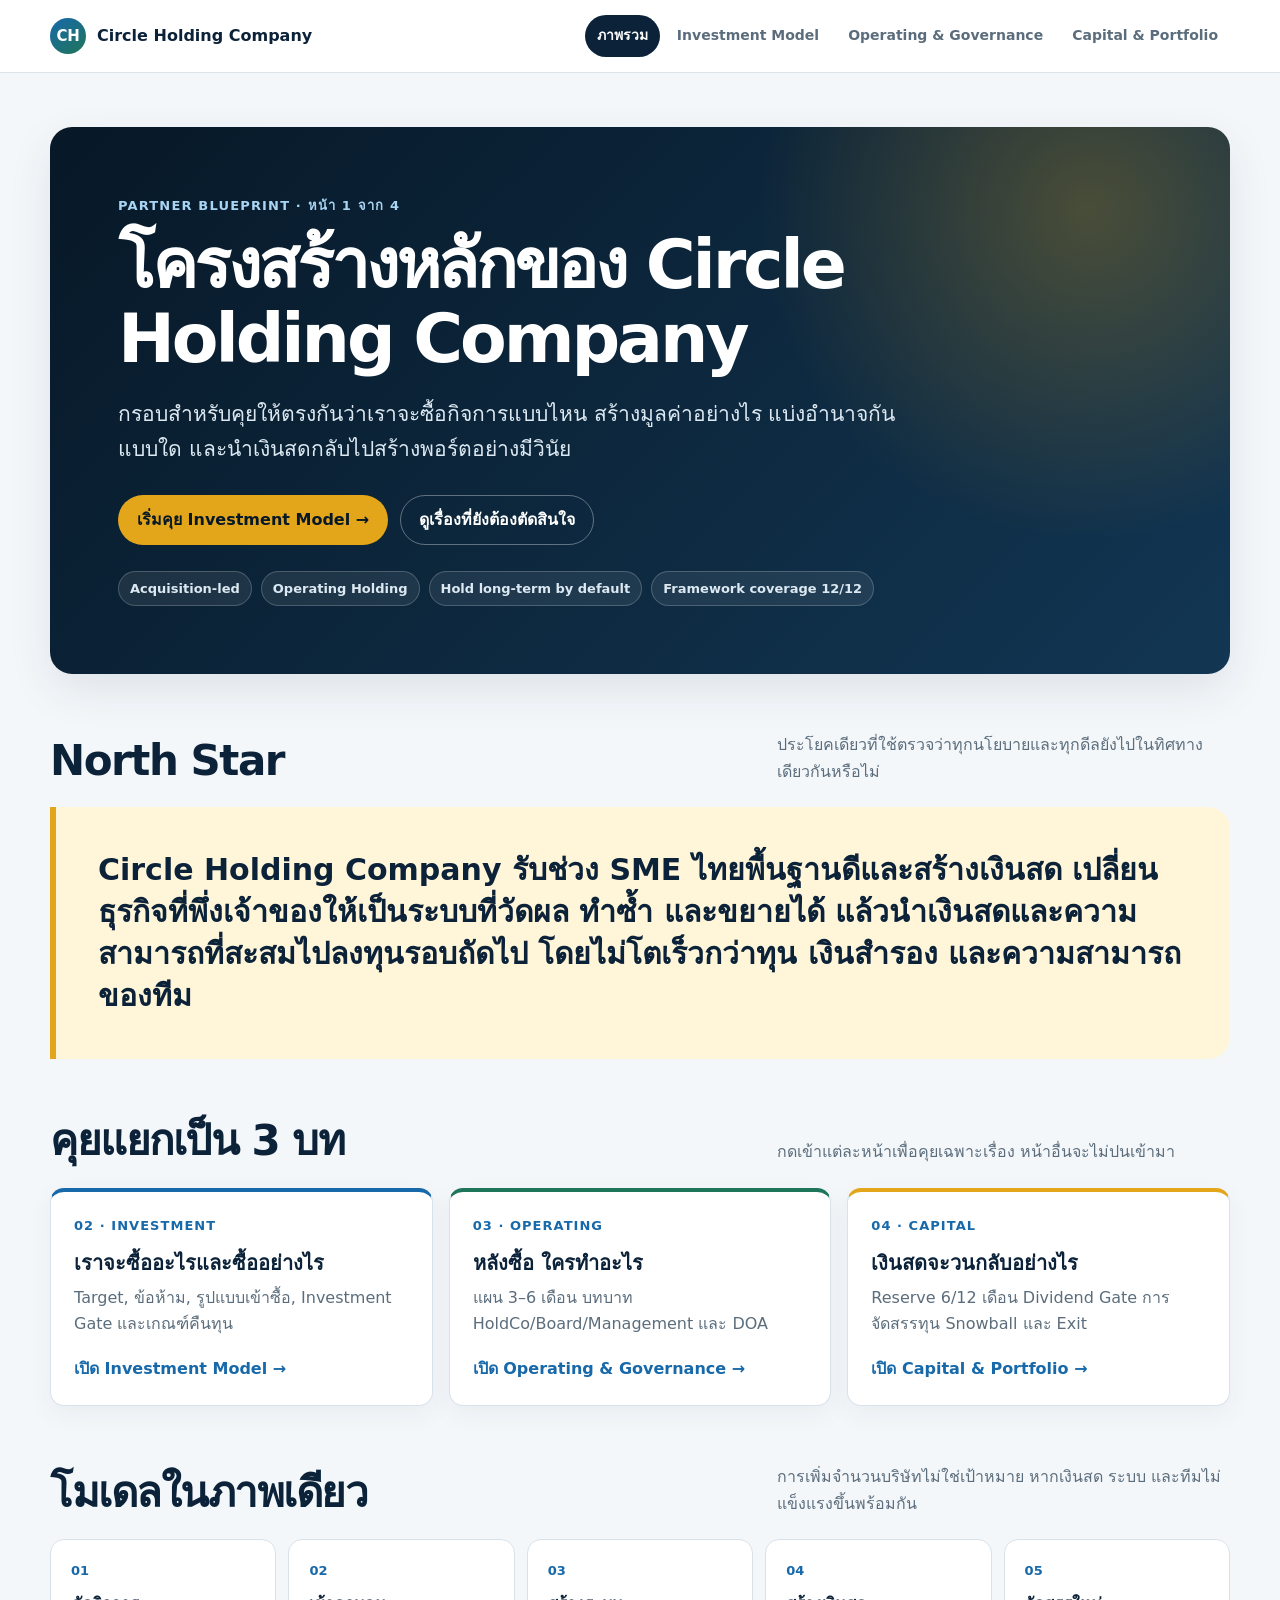
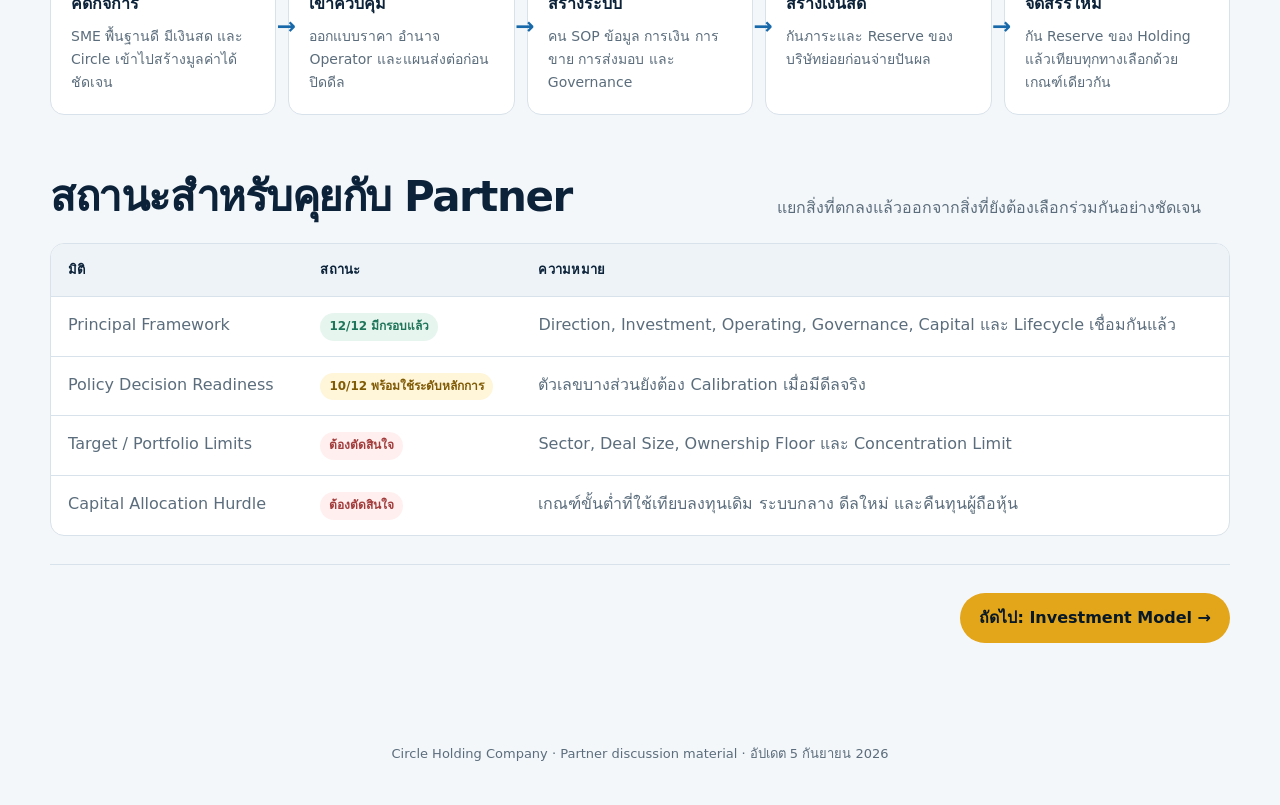
==== commit 808a23de: "Clarify value creation wording" ====
--- a/index.html
+++ b/index.html
@@ -81,7 +81,7 @@
         <p>การเพิ่มจำนวนบริษัทไม่ใช่เป้าหมาย หากเงินสด ระบบ และทีมไม่แข็งแรงขึ้นพร้อมกัน</p>
       </div>
       <div class="flow" aria-label="วงจรภาพรวมของ Circle Holding Company">
-        <div class="flow-step"><strong>คัดกิจการ</strong><span>SME พื้นฐานดี มีเงินสด และมีคันโยกสร้างมูลค่า</span></div>
+        <div class="flow-step"><strong>คัดกิจการ</strong><span>SME พื้นฐานดี มีเงินสด และ Circle เข้าไปสร้างมูลค่าได้ชัดเจน</span></div>
         <div class="flow-step"><strong>เข้าควบคุม</strong><span>ออกแบบราคา อำนาจ Operator และแผนส่งต่อก่อนปิดดีล</span></div>
         <div class="flow-step"><strong>สร้างระบบ</strong><span>คน SOP ข้อมูล การเงิน การขาย การส่งมอบ และ Governance</span></div>
         <div class="flow-step"><strong>สร้างเงินสด</strong><span>กันภาระและ Reserve ของบริษัทย่อยก่อนจ่ายปันผล</span></div>
